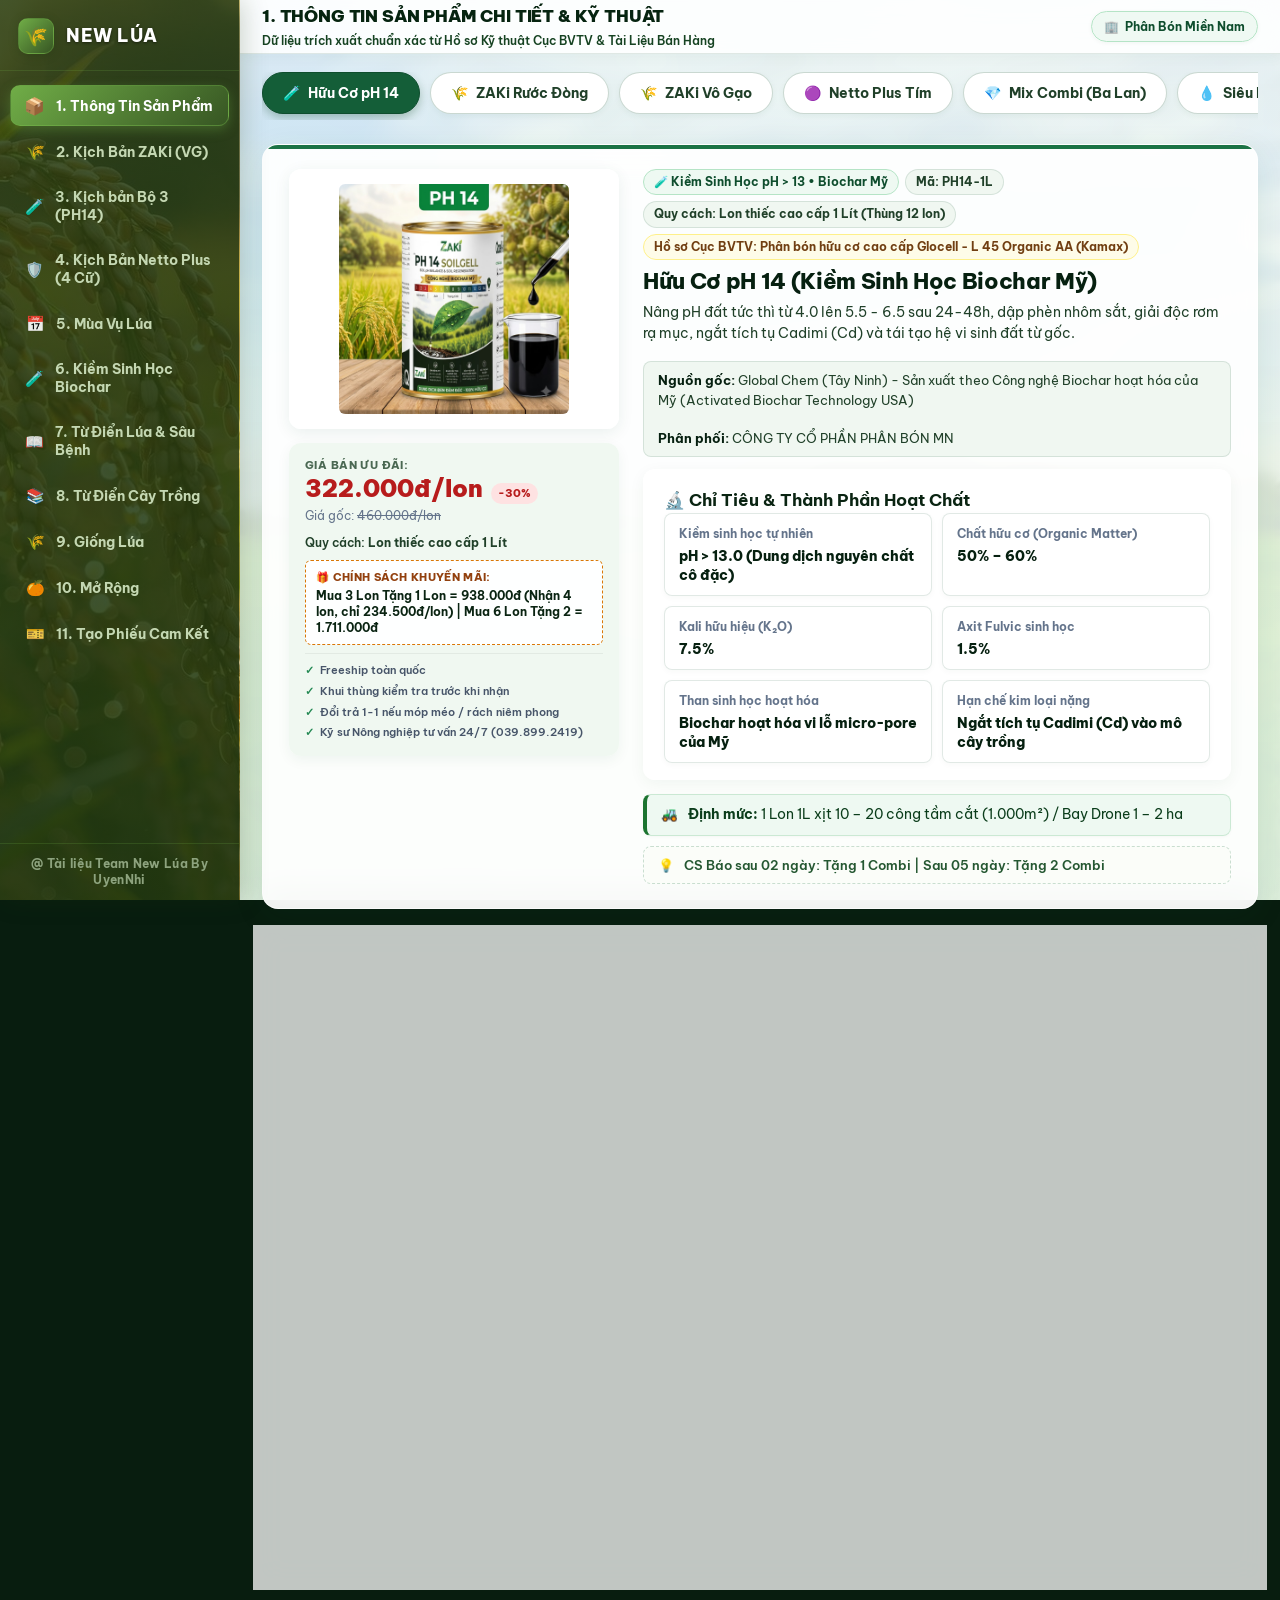
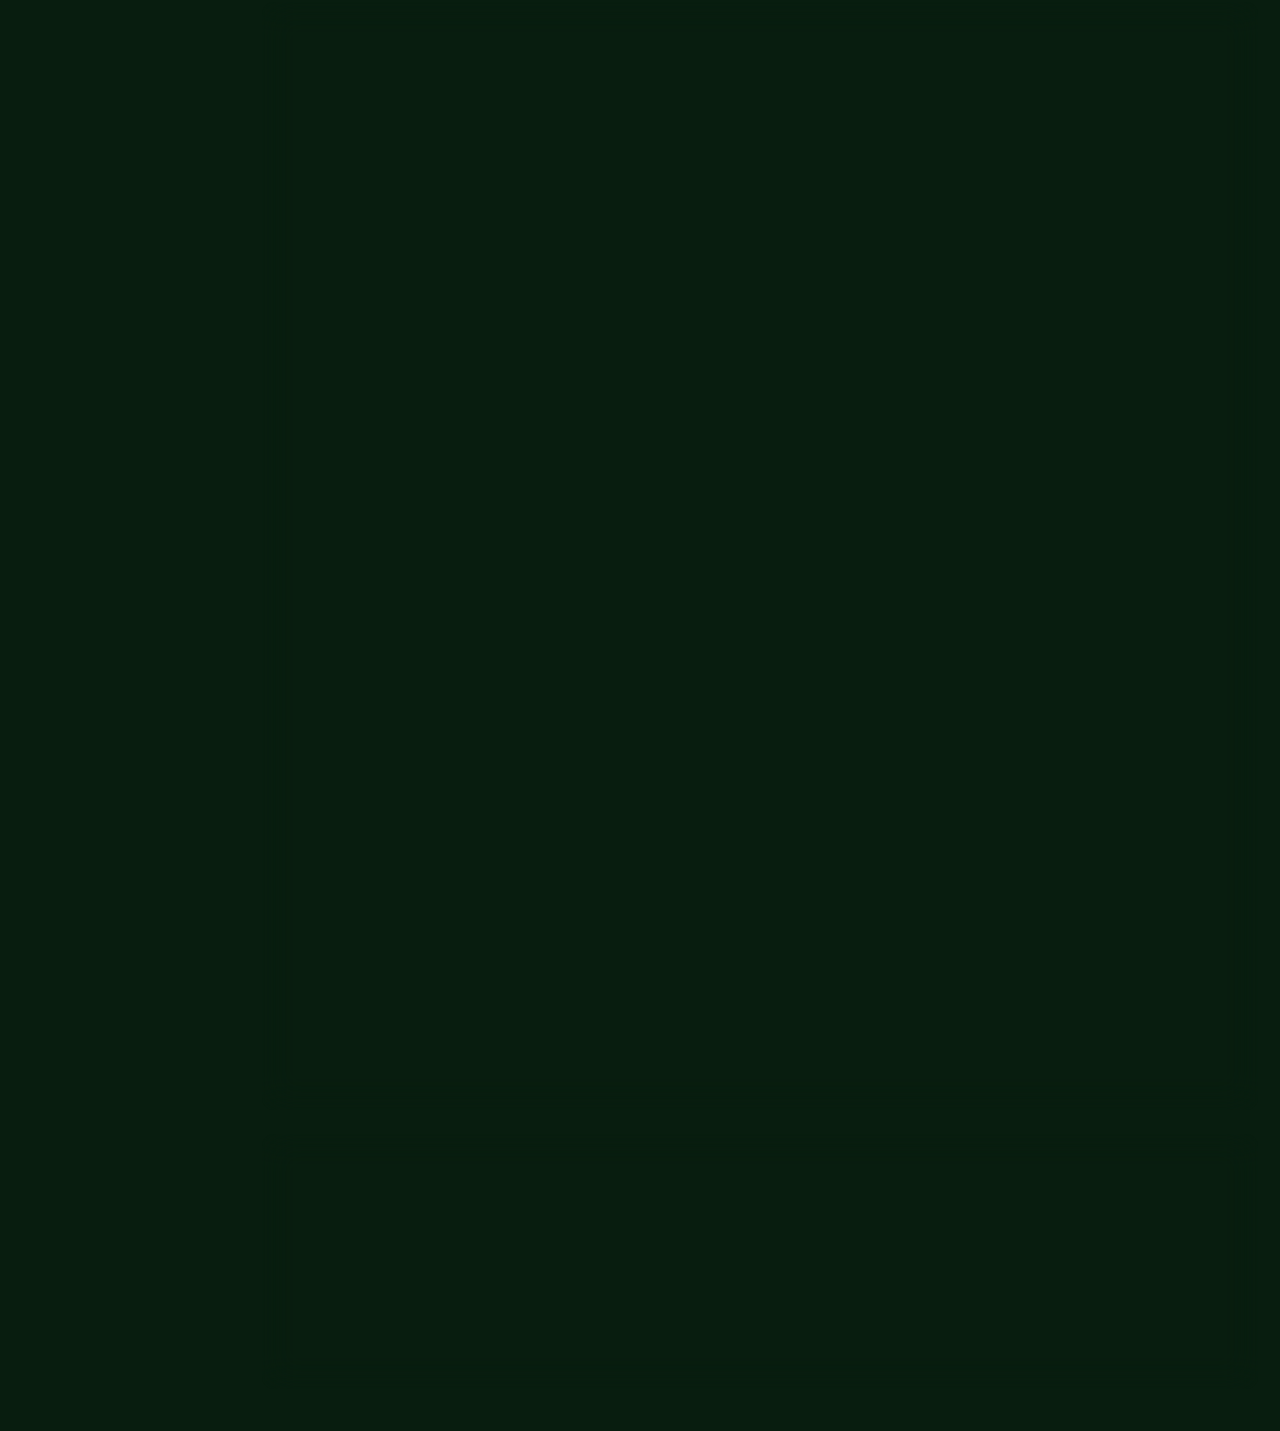
==== 03-Code/01_Web_NewLua_UN02_Chinh/index.html @ a7fd1c80 "refactor: chuyen toan bo ma nguon Web Chinh vao 03-Code/01_Web_NewLua_UN02_Chinh, don sach thu muc g" ====
<!DOCTYPE html>
<html lang="vi">
<head>
  <meta charset="UTF-8">
  <meta name="viewport" content="width=device-width, initial-scale=1.0">
  <meta http-equiv="Cache-Control" content="no-cache, no-store, must-revalidate">
  <meta http-equiv="Pragma" content="no-cache">
  <meta http-equiv="Expires" content="0">
  <title>New Lúa - Tài liệu Bán Hàng</title>
  <meta name="description" content="Tài liệu kỹ thuật và kịch bản bán hàng - Team New Lúa By UyenNhi">

  <!-- Favicon Logo Cay Lua -->
  <link rel="icon" type="image/svg+xml" href="favicon.svg?v=20261103">
  <link rel="icon" type="image/png" sizes="32x32" href="favicon-32x32.png?v=20261103">
  <link rel="icon" type="image/png" sizes="16x16" href="favicon-16x16.png?v=20261103">
  <link rel="shortcut icon" href="favicon.ico?v=20261103">
  <link rel="apple-touch-icon" sizes="180x180" href="apple-touch-icon.png?v=20261103">

  <link rel="preconnect" href="https://fonts.googleapis.com">
  <link rel="preconnect" href="https://fonts.gstatic.com" crossorigin>
  <link href="https://fonts.googleapis.com/css2?family=Be+Vietnam+Pro:ital,wght@0,400;0,500;0,600;0,700;0,800;0,900;1,400;1,600&family=JetBrains+Mono:wght@600;700&display=swap" rel="stylesheet">
  <link rel="stylesheet" href="styles.css?v=20261104-v1">
  <link rel="stylesheet" href="https://cdnjs.cloudflare.com/ajax/libs/font-awesome/6.5.1/css/all.min.css">
</head>
<body>
  <!-- Overlay for Mobile Sidebar Drawer -->
  <div class="sidebar-overlay" id="mobile-overlay"></div>

  <div class="app-container">
    <!-- LEFT SIDEBAR NAVIGATION -->
    <aside class="sidebar" id="app-sidebar">
      <div class="sidebar-header">
        <div class="brand-info">
          <div class="brand-icon-emblem">🌾</div>
          <h2>NEW LÚA</h2>
        </div>
      </div>

      <ul class="nav-menu">
        <li>
          <button class="nav-item-btn active" data-page="products">
            <span class="nav-icon">📦</span>
            <span>1. Thông Tin Sản Phẩm</span>
          </button>
        </li>
        <li>
          <button class="nav-item-btn" data-page="script-vg">
            <span class="nav-icon">🌾</span>
            <span>2. Kịch Bản ZAKi (VG)</span>
          </button>
        </li>
        <li>
          <button class="nav-item-btn" data-page="script-ph">
            <span class="nav-icon">🧪</span>
            <span>3. Kịch bản Bộ 3 (PH14)</span>
          </button>
        </li>
        <li>
          <button class="nav-item-btn" data-page="script-netto">
            <span class="nav-icon">🛡️</span>
            <span>4. Kịch Bản Netto Plus (4 Cữ)</span>
          </button>
        </li>
        <li>
          <button class="nav-item-btn" data-page="schedule-rice">
            <span class="nav-icon">📅</span>
            <span>5. Mùa Vụ Lúa</span>
          </button>
        </li>
        <li>
          <button class="nav-item-btn" data-page="alkaline-deep">
            <span class="nav-icon">🧪</span>
            <span>6. Kiềm Sinh Học Biochar</span>
          </button>
        </li>
        <li>
          <button class="nav-item-btn" data-page="rice-dict">
            <span class="nav-icon">📖</span>
            <span>7. Từ Điển Lúa & Sâu Bệnh</span>
          </button>
        </li>
        <li>
          <button class="nav-item-btn" data-page="crop-dict">
            <span class="nav-icon">📚</span>
            <span>8. Từ Điển Cây Trồng</span>
          </button>
        </li>
        <li>
          <button class="nav-item-btn" data-page="rice-varieties">
            <span class="nav-icon">🌾</span>
            <span>9. Giống Lúa</span>
          </button>
        </li>
        <li>
          <button class="nav-item-btn" data-page="crop-types">
            <span class="nav-icon">🍊</span>
            <span>10. Mở Rộng</span>
          </button>
        </li>
        <li>
          <button class="nav-item-btn" data-page="voucher-generator">
            <span class="nav-icon">🎫</span>
            <span>11. Tạo Phiếu Cam Kết</span>
          </button>
        </li>
      </ul>

      <div class="sidebar-footer">
        <div style="font-size: 12px; font-weight: 700; color: #8da37e; letter-spacing: 0.3px;">@ Tài liệu Team New Lúa By UyenNhi</div>
      </div>
    </aside>

    <!-- MAIN CONTENT AREA -->
    <div class="main-wrapper">
      <!-- TOP HEADER BAR -->
      <header class="top-nav">
        <div style="display: flex; align-items: center; gap: 12px;">
          <button class="mobile-menu-toggle" id="menu-toggle-btn" aria-label="Mở thanh điều hướng">☰ Menu</button>
          <div class="top-title">
            <h1 id="page-main-title">1. THÔNG TIN SẢN PHẨM CHI TIẾT & KỸ THUẬT</h1>
            <p id="page-main-desc">Dữ liệu trích xuất chuẩn xác từ Hồ sơ Kỹ thuật Cục BVTV & Tài Liệu Bán Hàng</p>
          </div>
        </div>
        <div class="company-badge">
          <span>🏢</span>
          <span>Phân Bón Miền Nam</span>
        </div>
      </header>

      <!-- CONTENT BODY -->
      <main class="content-container">
        
        <!-- PAGE 1: PRODUCTS DETAIL -->
        <section id="page-products" class="page-view active">
          <!-- Product Selector Pill Tabs -->
          <div class="product-tabs-bar" id="product-tab-bar">
            <!-- Rendered by JS -->
          </div>

          <!-- Product Details Card -->
          <div id="product-card-container">
            <!-- Rendered by JS -->
          </div>
        </section>

        <!-- PAGE 2: SCRIPT VG (ZAKi RƯỚC ĐÒNG & VÔ GẠO) -->
        <section id="page-script-vg" class="page-view" style="display: none;">
          <!-- Rendered by JS -->
        </section>

        <!-- PAGE 3: SCRIPT PH (CẢI TẠO ĐẤT NÂNG PH - PH14) -->
        <section id="page-script-ph" class="page-view" style="display: none;">
          <!-- Rendered by JS -->
        </section>

        <!-- PAGE 4: SCRIPT NETTO (KỊCH BẢN UPSELL NETTO PLUS) -->
        <section id="page-script-netto" class="page-view" style="display: none;">
          <!-- Rendered by JS -->
        </section>

        <!-- PAGE 4: SCHEDULE RICE (LỊCH VỤ MÙA LÚA 3 MIỀN) -->
        <section id="page-schedule-rice" class="page-view" style="display: none;">
          <!-- Rendered by JS -->
        </section>

        <!-- PAGE 5: ALKALINE DEEP DIVE & 4 CROPS DOSAGE SCHEDULE -->
        <section id="page-alkaline-deep" class="page-view" style="display: none;">
          <!-- Rendered by JS -->
        </section>

        <!-- PAGE 6: RICE DICTIONARY (50 THUẬT NGỮ 3 MIỀN) -->
        <section id="page-rice-dict" class="page-view" style="display: none;">
          <!-- Rendered by JS -->
        </section>

        <!-- PAGE 7: CROPS DICTIONARY (BỆNH ĐẤT & SO SÁNH CÁCH LÀM) -->
        <section id="page-crop-dict" class="page-view" style="display: none;">
          <!-- Rendered by JS -->
        </section>

        <!-- PAGE 8: RICE VARIETIES (10 GIỐNG LÚA CHỦ LỰC) -->
        <section id="page-rice-varieties" class="page-view" style="display: none;">
          <!-- Rendered by JS -->
        </section>

        <!-- PAGE 9: CROP TYPES (HỆ ĐA CÂY TRỒNG) -->
        <section id="page-crop-types" class="page-view" style="display: none;">
          <!-- Rendered by JS -->
        </section>

        <!-- PAGE 10: VOUCHER GENERATOR (TẠO PHIẾU CAM KẾT ZAKI) -->
        <section id="page-voucher-generator" class="page-view" style="display: none;">
          <!-- Rendered by JS -->
        </section>

      </main>
    </div>
  </div>

  <script src="data.js?v=20261104-v1"></script>
  <script src="app.js?v=20261104-v1"></script>

  <!-- Modal Dialog: Khám Phá Sâu Bệnh & Nấm Khuẩn -->
  <div class="modal-overlay" id="pest-modal-overlay" onclick="if(event.target === this) closePestModal()">
    <div class="modal-card">
      <button type="button" class="modal-close-btn" id="btn-close-pest-modal" onclick="closePestModal()" aria-label="Đóng"><i class="fa-solid fa-xmark"></i></button>
      <div id="pest-modal-body"></div>
    </div>
  </div>

</body>
</html>
---- 03-Code/01_Web_NewLua_UN02_Chinh/styles.css ----
/* ==========================================================================
   AGRIZEN LÚA - HỆ THỐNG KỸ THUẬT & KỊCH BẢN BÁN HÀNG
   Tone Style: Xanh Nông Nghiệp Đậm Đà & Chữ To Rõ Nét (High Contrast)
   ========================================================================== */

@import url('https://fonts.googleapis.com/css2?family=Be+Vietnam+Pro:ital,wght@0,400;0,500;0,600;0,700;0,800;0,900;1,400;1,600&family=JetBrains+Mono:wght@600;700&display=swap');

:root {
  /* Surfaces & Backgrounds - Modern Frosted Glass Agritech */
  --bg-page: #edf4ed;
  --bg-sidebar: rgba(255, 255, 255, 0.86);
  --bg-sidebar-hover: rgba(255, 255, 255, 0.95);
  --bg-card: rgba(255, 255, 255, 0.92);
  --bg-card-subtle: rgba(245, 250, 245, 0.88);
  --bg-subtle: rgba(237, 246, 238, 0.8);
  --bg-hover: rgba(225, 240, 228, 0.9);

  /* Glassmorphism Borders */
  --border-glass: rgba(255, 255, 255, 0.7);
  --border-light: rgba(14, 77, 45, 0.12);
  --border-medium: rgba(14, 77, 45, 0.22);
  --border-focus: #0e4d2d;

  /* Text Colors */
  --text-main: #0a2412;
  --text-muted: #204029;
  --text-subtle: #4a6852;
  --text-inverse: #ffffff;

  /* Palette: Agri-Tech Emerald & Harvest Gold (Master Colors) */
  --brand-950: #062010;
  --brand-900: #0e4d2d; /* Agri-Tech Emerald */
  --brand-850: #145e38;
  --brand-800: #1b7345;
  --brand-700: #238953;
  --brand-600: #2e9f62;
  --brand-500: #3db874;
  --brand-200: #b5e4c6;
  --brand-100: #d6f2e1;
  --brand-50: #eef9f2;

  /* Accent Mật Ong & Vàng Kim Lúa Chín (Harvest Gold) */
  --gold-600: #b8911e;
  --gold-500: #d4af37; /* Harvest Gold Master */
  --gold-400: #e5c358;
  --gold-100: #fef5d8;
  --gold-50: #fffcf0;

  --amber-900: #713f12;
  --amber-800: #854d0e;
  --amber-700: #a16207;
  --amber-600: #ca8a04;
  --amber-100: #fef08a;
  --amber-50: #fefce8;

  /* Blue & Teal Highlights */
  --blue-900: #1e3a8a;
  --blue-800: #1e40af;
  --blue-700: #1d4ed8;
  --blue-50: #eff6ff;
  --blue-100: #dbeafe;

  --teal-900: #134e4a;
  --teal-800: #115e59;
  --teal-700: #0f766e;
  --teal-50: #f0fdfa;

  --red-800: #991b1b;
  --red-700: #b91c1c;
  --red-50: #fef2f2;
  --red-100: #fee2e2;

  /* Shadows - Frosted Ambient Glow */
  --shadow-sm: 0 2px 6px rgba(14, 77, 45, 0.05);
  --shadow-md: 0 6px 16px -2px rgba(14, 77, 45, 0.08), 0 2px 6px -1px rgba(14, 77, 45, 0.04);
  --shadow-lg: 0 14px 30px -4px rgba(14, 77, 45, 0.12), 0 4px 10px -2px rgba(14, 77, 45, 0.06);
  --shadow-glass: 0 8px 32px 0 rgba(14, 77, 45, 0.09);

  /* Typography & Layout Dimensions (Compact & Ergonomic) */
  --font-sans: 'Be Vietnam Pro', -apple-system, BlinkMacSystemFont, 'Segoe UI', Roboto, 'Helvetica Neue', Arial, sans-serif;
  --font-mono: 'JetBrains Mono', monospace;
  --sidebar-width: 240px;
  --header-height: 54px; /* Thu gọn chiều cao header */
  --radius-sm: 8px;
  --radius-md: 12px;
  --radius-lg: 16px;
  --radius-full: 9999px;
  --transition: all 0.22s cubic-bezier(0.4, 0, 0.2, 1);
}

/* Reset */
*, *::before, *::after {
  box-sizing: border-box;
  margin: 0;
  padding: 0;
}

body {
  font-family: var(--font-sans);
  background-color: #081d0f;
  color: var(--text-main);
  line-height: 1.6;
  font-size: 14.5px;
  -webkit-font-smoothing: antialiased;
  min-height: 100vh;
  position: relative;
}

body::before {
  display: none;
}

/* App Layout */
.app-container {
  display: flex;
  min-height: 100vh;
  position: relative;
}

/* ==========================================================================
   LEFT SIDEBAR — MẪU NỀN ĐIỀU HƯỚNG CHUẨN XANH RÊU THỰC ĐỊA & GLASSMORPHISM
   (LẤY THEO PHONG CÁCH THANH ĐIỀU HƯỚNG SALEKIT GREEN BIO)
   ========================================================================== */
.sidebar {
  width: var(--sidebar-width);
  background: linear-gradient(rgba(32, 56, 17, 0.84), rgba(32, 56, 17, 0.88)), url('assets/images/bg_sidebar_rice.jpg');
  background-size: cover;
  background-position: center;
  background-repeat: no-repeat;
  color: #f4faf3;
  border-right: 1.5px solid rgba(112, 173, 71, 0.25);
  display: flex;
  flex-direction: column;
  position: sticky;
  top: 0;
  height: 100vh;
  z-index: 100;
  flex-shrink: 0;
  transition: transform 0.28s cubic-bezier(0.4, 0, 0.2, 1);
  box-shadow: 4px 0 24px rgba(32, 56, 17, 0.2);
}

.sidebar-header {
  padding: 18px 18px 16px;
  border-bottom: 1px solid rgba(112, 173, 71, 0.2);
  display: flex;
  align-items: center;
  background: transparent;
}

.brand-info {
  display: flex;
  align-items: center;
  gap: 12px;
}

.brand-icon-emblem {
  width: 36px;
  height: 36px;
  border-radius: 10px;
  background: linear-gradient(135deg, #70ad47 0%, #375623 100%);
  color: #fff;
  display: flex;
  align-items: center;
  justify-content: center;
  font-size: 19px;
  border: 1px solid rgba(112, 173, 71, 0.4);
  box-shadow: 0 2px 8px rgba(32, 56, 17, 0.35);
  flex-shrink: 0;
}

.brand-info h2 {
  font-size: 18px;
  font-weight: 800;
  color: #ffffff;
  letter-spacing: 0.5px;
  line-height: 1.15;
  text-shadow: 0 1px 3px rgba(0, 0, 0, 0.5);
}

.nav-menu {
  list-style: none;
  padding: 14px 10px;
  display: flex;
  flex-direction: column;
  gap: 5px;
  overflow-y: auto;
  flex: 1;
}

/* Custom Scrollbar for Sidebar */
.nav-menu::-webkit-scrollbar {
  width: 4px;
}
.nav-menu::-webkit-scrollbar-thumb {
  background: rgba(112, 173, 71, 0.3);
  border-radius: 4px;
}

/* Nav Item Button — Phong cách Green Bio: Chữ xanh mạ non nhạt trên nền rêu trầm */
.nav-item-btn {
  display: flex;
  align-items: center;
  gap: 11px;
  width: 100%;
  padding: 10px 14px;
  border-radius: 10px;
  border: 1px solid transparent;
  background: transparent;
  color: #c4d7b2;
  font-family: var(--font-sans);
  font-size: 13.5px;
  font-weight: 700;
  text-align: left;
  cursor: pointer;
  transition: all 0.25s ease;
  position: relative;
  text-shadow: none;
}

.nav-item-btn:hover {
  color: #ffffff;
  background: rgba(112, 173, 71, 0.15);
  padding-left: 18px;
  border-color: rgba(112, 173, 71, 0.25);
  transform: none;
}

/* Active Item — Gradient Xanh mạ lúa đặc trưng Green Bio */
.nav-item-btn.active {
  background: linear-gradient(135deg, #70ad47 0%, #375623 100%);
  color: #ffffff;
  font-weight: 700;
  border: 1px solid rgba(112, 173, 71, 0.45);
  box-shadow: 0 4px 12px rgba(112, 173, 71, 0.35);
  border-radius: 10px;
}

.nav-item-btn.active::before {
  display: none;
}

.nav-icon {
  font-size: 15px;
  width: 20px;
  text-align: center;
  opacity: 0.92;
  transition: transform 0.2s ease;
}

.nav-item-btn.active .nav-icon {
  transform: scale(1.12);
  opacity: 1;
}

.sidebar-footer {
  margin-top: auto;
  padding: 12px 14px;
  border-top: 1px solid rgba(112, 173, 71, 0.2);
  font-size: 11.5px;
  color: #8da37e;
  background: transparent;
  line-height: 1.35;
  text-align: center;
  font-weight: 700;
}

/* ==========================================================================
   MAIN WRAPPER & TOP NAV (FROSTED GLASS & COMPACT)
   ========================================================================== */
.main-wrapper {
  flex: 1;
  display: flex;
  flex-direction: column;
  min-width: 0;
  position: relative;
  background-image: url('assets/images/bg_main_field.jpg');
  background-size: cover;
  background-position: center top;
  background-attachment: fixed;
  background-repeat: no-repeat;
}

/* Lớp phủ mờ (Glassmorphism / Frosted Agro Veil) bảo vệ độ tương phản */
.main-wrapper::before {
  content: '';
  position: fixed;
  top: 0;
  right: 0;
  bottom: 0;
  left: var(--sidebar-width);
  background: linear-gradient(180deg, 
    rgba(242, 248, 243, 0.86) 0%, 
    rgba(236, 245, 238, 0.89) 50%, 
    rgba(230, 242, 233, 0.93) 100%
  );
  backdrop-filter: blur(8px) saturate(130%);
  -webkit-backdrop-filter: blur(8px) saturate(130%);
  z-index: 0;
  pointer-events: none;
}

@media (max-width: 900px) {
  .main-wrapper::before {
    left: 0;
  }
}

.top-nav {
  height: var(--header-height);
  background: rgba(255, 255, 255, 0.88);
  backdrop-filter: blur(20px) saturate(150%);
  -webkit-backdrop-filter: blur(20px) saturate(150%);
  border-bottom: 1px solid rgba(14, 77, 45, 0.12);
  padding: 0 22px;
  display: flex;
  align-items: center;
  justify-content: space-between;
  position: sticky;
  top: 0;
  z-index: 50;
  box-shadow: 0 2px 14px rgba(14, 77, 45, 0.05);
}

.content-container {
  position: relative;
  z-index: 1;
}

.mobile-menu-toggle {
  display: none;
  background: rgba(255, 255, 255, 0.9);
  border: 1px solid var(--border-medium);
  border-radius: var(--radius-sm);
  padding: 7px 12px;
  font-size: 13px;
  font-weight: 700;
  cursor: pointer;
  color: var(--brand-900);
  box-shadow: var(--shadow-sm);
  transition: var(--transition);
}

.mobile-menu-toggle:hover {
  background: #ffffff;
  color: var(--brand-950);
  border-color: var(--brand-700);
}

.top-title h1 {
  font-size: 16.5px;
  font-weight: 900;
  color: #062410;
  letter-spacing: -0.01em;
  display: flex;
  align-items: center;
  gap: 8px;
  text-shadow: 0 1px 2px rgba(255, 255, 255, 0.7);
}

.top-title p {
  font-size: 12px;
  color: #164322;
  font-weight: 600;
  margin-top: 1px;
}

.company-badge {
  display: inline-flex;
  align-items: center;
  gap: 6px;
  padding: 5px 12px;
  border-radius: var(--radius-full);
  background: rgba(238, 249, 242, 0.9);
  backdrop-filter: blur(8px);
  border: 1px solid var(--brand-200);
  font-size: 12px;
  font-weight: 700;
  color: var(--brand-900);
  box-shadow: 0 1px 4px rgba(14, 77, 45, 0.05);
}

/* ==========================================================================
   CONTENT CONTAINER (COMPACT & GLASS CARDS)
   ========================================================================== */
.content-container {
  padding: 18px 22px;
  max-width: 1400px;
  width: 100%;
  margin: 0 auto;
}

.page-view {
  animation: fadeIn 0.25s ease;
}

@keyframes fadeIn {
  from { opacity: 0; transform: translateY(4px); }
  to { opacity: 1; transform: translateY(0); }
}

/* ==========================================================================
   PAGE 1: PRODUCT SELECTOR TABS & CARD
   ========================================================================== */
.product-tabs-bar {
  display: flex;
  gap: 10px;
  margin-bottom: 24px;
  overflow-x: auto;
  padding-bottom: 6px;
  scrollbar-width: thin;
}

.tab-pill {
  padding: 11px 20px;
  border-radius: var(--radius-full);
  border: 1px solid var(--border-medium);
  background-color: #ffffff;
  color: var(--text-muted);
  font-family: var(--font-sans);
  font-size: 14px;
  font-weight: 700;
  cursor: pointer;
  white-space: nowrap;
  transition: var(--transition);
  display: flex;
  align-items: center;
  gap: 8px;
  box-shadow: var(--shadow-sm);
}

.tab-pill:hover {
  background-color: var(--bg-hover);
  color: var(--brand-950);
  border-color: var(--brand-600);
  transform: translateY(-1px);
}

.tab-pill.active {
  background-color: var(--brand-850);
  color: #ffffff;
  border-color: var(--brand-900);
  box-shadow: 0 4px 10px rgba(21, 76, 41, 0.3);
}

.tab-pill.active.theme-vo-gao {
  background-color: var(--amber-800);
  border-color: var(--amber-900);
  box-shadow: 0 4px 10px rgba(133, 77, 14, 0.3);
}

.tab-pill.active.theme-combi {
  background-color: var(--blue-800);
  border-color: var(--blue-900);
  box-shadow: 0 4px 10px rgba(30, 64, 175, 0.3);
}

.tab-pill.active.theme-luke {
  background-color: var(--teal-800);
  border-color: var(--teal-900);
  box-shadow: 0 4px 10px rgba(17, 94, 89, 0.3);
}

.product-card {
  background-color: var(--bg-card);
  backdrop-filter: blur(16px);
  -webkit-backdrop-filter: blur(16px);
  border: 1px solid var(--border-glass);
  border-radius: var(--radius-lg);
  box-shadow: var(--shadow-glass);
  padding: 24px 26px; /* Gọn hơn so với 32px 34px cũ */
  margin-bottom: 24px;
  position: relative;
  overflow: hidden;
}

.product-card::before {
  content: "";
  position: absolute;
  top: 0;
  left: 0;
  right: 0;
  height: 4px;
  background-color: var(--brand-800);
}

.product-card.theme-vo-gao::before { background-color: var(--amber-700); }
.product-card.theme-combi::before { background-color: var(--blue-700); }
.product-card.theme-luke::before { background-color: var(--teal-700); }
.product-card.theme-netto::before { background-color: #7b1fa2; }

/* Tab Pill Themes */
.tab-pill.theme-netto.active {
  background: linear-gradient(135deg, #7b1fa2 0%, #4a148c 100%);
  color: #ffffff;
  border-color: #ce93d8;
  box-shadow: 0 4px 12px rgba(123, 31, 162, 0.3);
}

/* Hero Split 2-Column Product Layout */
/* === PRODUCT DETAIL HERO SPLIT === */
.prod-hero-split {
  display: grid;
  grid-template-columns: 330px 1fr;
  gap: 24px;
  align-items: start;
}

.specs-usage-policy-row {
  display: flex;
  flex-direction: column;
  gap: 10px;
  margin-top: 14px;
}

.info-usage-item {
  display: flex;
  align-items: center;
  gap: 10px;
  background: rgba(238, 249, 242, 0.95);
  border: 1px solid #cbe9d4;
  border-left: 4px solid #1c7430;
  border-radius: var(--radius-sm);
  padding: 10px 14px;
  font-size: 13.5px;
  color: #0b3d1b;
  line-height: 1.45;
  box-shadow: 0 1px 3px rgba(0, 0, 0, 0.03);
}

.info-policy-item {
  display: flex;
  align-items: center;
  gap: 10px;
  background: #fbfdf9;
  border: 1px dashed #c9ded0;
  border-radius: var(--radius-sm);
  padding: 9px 14px;
  font-size: 13px;
  color: #245731;
  font-weight: 600;
  line-height: 1.4;
}

.specs-usage-policy-row.price-gold .info-usage-item {
  background: rgba(254, 250, 235, 0.95);
  border-color: #f7e2a9;
  border-left-color: #d4af37;
  color: #5c4308;
}

.specs-usage-policy-row.price-purple .info-usage-item {
  background: rgba(250, 245, 255, 0.95);
  border-color: #e9d5ff;
  border-left-color: #8b5cf6;
  color: #4c1d95;
}

.specs-usage-policy-row.price-combi .info-usage-item {
  background: rgba(240, 249, 255, 0.95);
  border-color: #bae6fd;
  border-left-color: #0284c7;
  color: #0369a1;
}

.specs-usage-policy-row.price-luke .info-usage-item {
  background: rgba(240, 253, 250, 0.95);
  border-color: #99f6e4;
  border-left-color: #0d9488;
  color: #115e59;
}

@media (max-width: 900px) {
  .prod-hero-split {
    grid-template-columns: 1fr;
    gap: 16px;
  }
}

.prod-visual-col {
  display: flex;
  flex-direction: column;
  gap: 14px;
}

.prod-image-frame {
  background: rgba(255, 255, 255, 0.95);
  border: 1px solid rgba(255, 255, 255, 0.98);
  border-radius: var(--radius-md);
  padding: 14px;
  display: flex;
  align-items: center;
  justify-content: center;
  box-shadow: 0 4px 16px rgba(14, 77, 45, 0.08);
  min-height: 250px;
  max-height: 260px;
  overflow: hidden;
}

.prod-real-img {
  max-height: 230px;
  max-width: 100%;
  object-fit: contain;
  border-radius: 6px;
  transition: transform 0.25s ease;
}

.prod-real-img:hover {
  transform: scale(1.04);
}

.prod-no-img {
  display: flex;
  flex-direction: column;
  align-items: center;
  justify-content: center;
  gap: 8px;
  color: var(--text-muted);
}

.prod-fallback-icon {
  font-size: 46px;
}

.prod-fallback-label {
  font-size: 13px;
  font-weight: 700;
}

/* Price Box Under Image in Left Column */
.prod-price-card {
  background: rgba(240, 248, 241, 0.94);
  border: 1.5px solid var(--brand-300);
  border-radius: var(--radius-md);
  padding: 14px 16px;
  display: flex;
  flex-direction: column;
  gap: 8px;
  box-shadow: 0 4px 14px rgba(14, 77, 45, 0.06);
}

.prod-price-card.price-gold {
  background: rgba(254, 252, 232, 0.94);
  border-color: #fde047;
}

.prod-price-card.price-purple {
  background: rgba(243, 229, 245, 0.94);
  border-color: #ce93d8;
}

.prod-price-card.price-combi {
  background: rgba(239, 246, 255, 0.95);
  border-color: #93c5fd;
}

.prod-price-card.price-luke {
  background: rgba(240, 253, 250, 0.95);
  border-color: #5eead4;
}

.price-card-header {
  display: flex;
  align-items: flex-start;
  justify-content: space-between;
  gap: 8px;
}

.price-val-group {
  display: flex;
  flex-direction: column;
  gap: 1px;
}

.price-card-label {
  font-size: 10.5px;
  font-weight: 800;
  text-transform: uppercase;
  color: var(--text-subtle);
  letter-spacing: 0.04em;
}

.price-val-row {
  display: flex;
  align-items: baseline;
  gap: 8px;
}

.price-card-sale {
  font-size: 24px;
  font-weight: 900;
  color: #b71c1c;
  line-height: 1.1;
}

.prod-price-card.price-purple .price-card-sale {
  color: #4a148c;
}

.prod-price-card.price-combi .price-card-sale {
  color: #1d4ed8;
}

.prod-price-card.price-luke .price-card-sale {
  color: #0f766e;
}

.price-card-listed {
  font-size: 12px;
  color: #64748b;
  margin-top: 1px;
}

.price-card-discount {
  font-size: 11px;
  font-weight: 800;
  color: #b71c1c;
  background: #fee2e2;
  padding: 2px 7px;
  border-radius: 999px;
  white-space: nowrap;
}

.prod-price-card.price-purple .price-card-discount {
  background: #f3e5f5;
  color: #6a1b9a;
}

.prod-price-card.price-combi .price-card-discount {
  background: #dbeafe;
  color: #1e40af;
}

.prod-price-card.price-luke .price-card-discount {
  background: #ccfbf1;
  color: #115e59;
}

.price-card-unit {
  font-size: 11.5px;
  color: var(--text-muted);
  font-weight: 600;
}

.price-card-offer {
  background: rgba(255, 255, 255, 0.94);
  border: 1.5px dashed #d97706;
  border-radius: 6px;
  padding: 8px 10px;
  display: flex;
  flex-direction: column;
  gap: 2px;
}

.prod-price-card.price-purple .price-card-offer {
  border-color: #8e24aa;
}

.prod-price-card.price-combi .price-card-offer {
  border-color: #2563eb;
}

.prod-price-card.price-luke .price-card-offer {
  border-color: #0d9488;
}

.offer-badge-title {
  font-size: 10.5px;
  font-weight: 800;
  color: #92400e;
  text-transform: uppercase;
  letter-spacing: 0.03em;
}

.prod-price-card.price-purple .offer-badge-title {
  color: #6a1b9a;
}

.prod-price-card.price-combi .offer-badge-title {
  color: #1e40af;
}

.prod-price-card.price-luke .offer-badge-title {
  color: #115e59;
}

.offer-badge-desc {
  font-size: 12px;
  font-weight: 700;
  color: var(--text-main);
  line-height: 1.35;
}

.price-policy-subnote {
  font-size: 11px;
  font-weight: 600;
  color: var(--brand-900);
  background: rgba(14, 77, 45, 0.06);
  padding: 5px 9px;
  border-radius: 4px;
  line-height: 1.35;
}

.prod-price-card.price-purple .price-policy-subnote {
  color: #4a148c;
  background: rgba(106, 27, 154, 0.06);
}

.prod-price-card.price-combi .price-policy-subnote {
  color: #1e40af;
  background: rgba(30, 64, 175, 0.08);
}

.prod-price-card.price-luke .price-policy-subnote {
  color: #115e59;
  background: rgba(15, 118, 110, 0.08);
}

/* Coverage & Usage Badge In Price Card */
.price-usage-badge {
  background: rgba(14, 77, 45, 0.08);
  border: 1px solid rgba(14, 77, 45, 0.16);
  border-radius: 6px;
  padding: 6px 9px;
  font-size: 11px;
  color: var(--brand-950);
  line-height: 1.35;
  display: flex;
  align-items: flex-start;
  gap: 6px;
}

.price-usage-badge strong {
  color: var(--brand-900);
}

.prod-price-card.price-purple .price-usage-badge {
  background: rgba(106, 27, 154, 0.08);
  border-color: rgba(106, 27, 154, 0.2);
  color: #4a148c;
}

.prod-price-card.price-purple .price-usage-badge strong {
  color: #6a1b9a;
}

.prod-price-card.price-gold .price-usage-badge {
  background: rgba(217, 119, 6, 0.08);
  border-color: rgba(217, 119, 6, 0.2);
  color: #78350f;
}

.prod-price-card.price-gold .price-usage-badge strong {
  color: #92400e;
}

.prod-price-card.price-combi .price-usage-badge {
  background: rgba(30, 64, 175, 0.08);
  border-color: rgba(30, 64, 175, 0.2);
  color: #1e3a8a;
}

.prod-price-card.price-combi .price-usage-badge strong {
  color: #1d4ed8;
}

.prod-price-card.price-luke .price-usage-badge {
  background: rgba(15, 118, 110, 0.08);
  border-color: rgba(15, 118, 110, 0.2);
  color: #134e4a;
}

.prod-price-card.price-luke .price-usage-badge strong {
  color: #0f766e;
}

.price-guarantee-footer {
  display: flex;
  flex-direction: column;
  gap: 3px;
  font-size: 11px;
  color: #475569;
  font-weight: 600;
  padding-top: 8px;
  border-top: 1px solid rgba(0, 0, 0, 0.06);
}

.guarantee-item {
  display: flex;
  align-items: center;
  gap: 6px;
}

.guarantee-item span {
  color: var(--brand-700);
  font-weight: 800;
}

.tag-purple {
  background-color: #f3e5f5;
  color: #4a148c;
  border: 1px solid #ce93d8;
  font-weight: 800;
}

.purple-title {
  color: #4a148c !important;
}

.tag-blue {
  background-color: #eff6ff;
  color: #1d4ed8;
  border: 1px solid #bfdbfe;
  font-weight: 800;
}

.blue-title {
  color: #1d4ed8 !important;
}

.tag-teal {
  background-color: #f0fdfa;
  color: #0f766e;
  border: 1px solid #99f6e4;
  font-weight: 800;
}

.teal-title {
  color: #0f766e !important;
}

.prod-meta-tags {
  display: flex;
  flex-wrap: wrap;
  gap: 6px;
  margin-bottom: 8px;
}

.tag-badge {
  font-size: 11.5px;
  font-weight: 700;
  padding: 3px 10px;
  border-radius: var(--radius-full);
  display: inline-flex;
  align-items: center;
  gap: 5px;
}

.tag-primary { background-color: var(--brand-50); color: var(--brand-900); border: 1px solid var(--brand-200); }
.tag-gold { background-color: var(--amber-50); color: var(--amber-900); border: 1px solid var(--amber-100); }
.tag-secondary { background-color: var(--bg-subtle); color: var(--text-muted); border: 1px solid var(--border-light); }

.prod-title {
  font-size: 22px;
  font-weight: 800;
  color: var(--brand-950);
  margin-bottom: 6px;
  letter-spacing: -0.015em;
  line-height: 1.25;
}

.prod-desc {
  font-size: 14px;
  color: var(--text-muted);
  line-height: 1.55;
  max-width: 1000px;
  margin-bottom: 8px;
}

.prod-origin-bar {
  margin-top: 8px;
  margin-bottom: 12px;
  padding: 8px 14px;
  background-color: var(--bg-subtle);
  border-radius: var(--radius-sm);
  font-size: 12.5px;
  color: var(--text-muted);
  display: flex;
  flex-wrap: wrap;
  gap: 18px;
  border: 1px solid var(--border-light);
}

.prod-origin-bar strong { color: var(--brand-950); }

/* Dilution rates banner */
.dilution-rates-box {
  background: rgba(240, 248, 241, 0.9);
  border: 1px solid var(--brand-300);
  border-radius: var(--radius-sm);
  padding: 12px 16px;
  margin-bottom: 16px;
  box-shadow: var(--shadow-sm);
}

.dilution-title {
  font-size: 13.5px;
  font-weight: 800;
  color: var(--brand-950);
  margin-bottom: 6px;
}

.dilution-list {
  list-style: none;
  padding-left: 0;
  margin: 0;
  display: flex;
  flex-direction: column;
  gap: 5px;
}

.dilution-list li {
  font-size: 13px;
  font-weight: 600;
  color: var(--text-main);
  line-height: 1.45;
}

/* Mixing protocol box & danger alert */
.mixing-protocol-box {
  background-color: var(--amber-50);
  border-left: 4px solid var(--amber-700);
  border-top: 1px solid var(--amber-100);
  border-right: 1px solid var(--amber-100);
  border-bottom: 1px solid var(--amber-100);
  padding: 14px 18px;
  border-radius: 0 var(--radius-sm) var(--radius-sm) 0;
  font-size: 13.5px;
  color: var(--amber-950);
  line-height: 1.6;
  margin-top: 16px;
}

.mixing-protocol-box.mixing-danger-alert {
  background-color: #fef2f2 !important;
  border-left: 6px solid #dc2626 !important;
  border-top: 1.5px solid #fecaca !important;
  border-right: 1.5px solid #fecaca !important;
  border-bottom: 1.5px solid #fecaca !important;
  color: #7f1d1d !important;
  box-shadow: 0 4px 12px rgba(220, 38, 38, 0.08);
}

.mixing-protocol-box.mixing-danger-alert strong {
  color: #991b1b !important;
}

/* --------------------------------------------------------------------------
   PAGE 1: BALANCED FULL-WIDTH SECTIONS & STRUCTURED GRIDS
   -------------------------------------------------------------------------- */
.prod-info-col {
  display: flex;
  flex-direction: column;
}

.specs-full-section {
  background: rgba(255, 255, 255, 0.85);
  backdrop-filter: blur(12px);
  -webkit-backdrop-filter: blur(12px);
  border: 1px solid rgba(255, 255, 255, 0.95);
  border-radius: var(--radius-md);
  padding: 16px 20px;
  box-shadow: 0 4px 16px rgba(14, 77, 45, 0.05);
  display: flex;
  flex-direction: column;
}

/* Lưới 2 cột x 3 hàng cân xứng 100% */
.specs-grid {
  display: grid;
  grid-template-columns: repeat(2, minmax(0, 1fr));
  gap: 10px;
}

@media (max-width: 640px) {
  .specs-grid {
    grid-template-columns: 1fr;
  }
}

.spec-card-item {
  background: rgba(255, 255, 255, 0.94);
  border: 1px solid var(--border-light);
  border-radius: var(--radius-sm);
  padding: 10px 14px;
  display: flex;
  flex-direction: column;
  gap: 4px;
  box-shadow: 0 2px 6px rgba(14, 77, 45, 0.03);
  transition: transform 0.2s ease, box-shadow 0.2s ease;
}

.spec-card-item:hover {
  transform: translateY(-2px);
  border-color: rgba(14, 77, 45, 0.3);
  box-shadow: 0 4px 10px rgba(14, 77, 45, 0.07);
}

.spec-card-name {
  font-size: 12px;
  color: #64748b;
  font-weight: 700;
}

.spec-card-val {
  font-size: 13.5px;
  font-weight: 800;
  color: var(--brand-950);
  line-height: 1.4;
}


.mechanisms-full-section {
  background: rgba(255, 255, 255, 0.75);
  backdrop-filter: blur(12px);
  -webkit-backdrop-filter: blur(12px);
  border: 1px solid rgba(255, 255, 255, 0.8);
  border-radius: var(--radius-md);
  padding: 22px 24px;
  margin-bottom: 24px;
  box-shadow: var(--shadow-sm);
}

.mechanisms-grid {
  display: grid;
  grid-template-columns: repeat(auto-fit, minmax(420px, 1fr));
  gap: 16px;
}

@media (max-width: 900px) {
  .mechanisms-grid { grid-template-columns: 1fr; }
}

.mech-item {
  background-color: var(--bg-subtle);
  border-left: 4px solid var(--brand-700);
  border-top: 1px solid var(--border-light);
  border-right: 1px solid var(--border-light);
  border-bottom: 1px solid var(--border-light);
  padding: 14px 16px;
  border-radius: 0 var(--radius-sm) var(--radius-sm) 0;
  display: flex;
  flex-direction: column;
  gap: 6px;
}

.mech-item h4 {
  font-size: 14.5px;
  font-weight: 800;
  color: var(--brand-950);
}

.mech-item p {
  font-size: 13.5px;
  color: var(--text-muted);
  line-height: 1.55;
}

.dosage-card {
  background-color: #ffffff;
  border: 1px solid var(--border-light);
  border-radius: var(--radius-md);
  padding: 24px 26px;
  margin-bottom: 24px;
  box-shadow: var(--shadow-sm);
}

.crops-grid {
  display: grid;
  grid-template-columns: repeat(auto-fit, minmax(440px, 1fr));
  gap: 16px;
  margin-bottom: 18px;
}

@media (max-width: 900px) {
  .crops-grid { grid-template-columns: 1fr; }
}

.crop-card {
  background-color: var(--bg-subtle);
  border: 1px solid var(--border-light);
  border-radius: var(--radius-sm);
  padding: 16px 18px;
  display: flex;
  flex-direction: column;
  gap: 10px;
}

.crop-title {
  font-size: 15px;
  font-weight: 800;
  color: var(--brand-950);
  display: flex;
  align-items: center;
  gap: 8px;
  border-bottom: 1px dashed var(--border-light);
  padding-bottom: 8px;
}

.crop-rate-badge {
  font-size: 13.5px;
  font-weight: 600;
  color: var(--text-main);
  background-color: #ffffff;
  padding: 6px 12px;
  border-radius: 4px;
  border: 1px solid var(--border-light);
}

.crop-stage-list {
  list-style: none;
  display: flex;
  flex-direction: column;
  gap: 6px;
  padding-left: 0;
  margin: 0;
}

.crop-stage-list li {
  font-size: 13.5px;
  color: var(--text-muted);
  line-height: 1.5;
  padding-left: 18px;
  position: relative;
}

.crop-stage-list li::before {
  content: "✔";
  position: absolute;
  left: 0;
  font-size: 12px;
  color: var(--brand-800);
  font-weight: bold;
}

.timing-list {
  list-style: none;
  display: flex;
  flex-direction: column;
  gap: 8px;
  margin-bottom: 16px;
}

.timing-list li {
  font-size: 14px;
  color: var(--text-muted);
  padding-left: 20px;
  position: relative;
  line-height: 1.5;
}

.timing-list li::before {
  content: "•";
  position: absolute;
  left: 4px;
  font-size: 16px;
  color: var(--brand-800);
  font-weight: bold;
}

.mixing-protocol-box {
  background-color: var(--amber-50);
  border-left: 4px solid var(--amber-700);
  border-top: 1px solid var(--amber-100);
  border-right: 1px solid var(--amber-100);
  border-bottom: 1px solid var(--amber-100);
  padding: 14px 18px;
  border-radius: 0 var(--radius-sm) var(--radius-sm) 0;
  font-size: 13.5px;
  color: var(--amber-950);
  line-height: 1.6;
}

.mixing-protocol-box strong { color: var(--amber-950); }

.battlecard-box {
  background-color: #ffffff;
  border: 1px solid var(--border-light);
  border-radius: var(--radius-md);
  padding: 22px;
  display: grid;
  grid-template-columns: 1fr 1fr;
  gap: 18px;
  box-shadow: var(--shadow-sm);
}

@media (max-width: 768px) {
  .battlecard-box { grid-template-columns: 1fr; }
}

.battle-side { padding: 16px 18px; border-radius: var(--radius-sm); }
.battle-side.competitor { background-color: var(--red-50); border: 1px solid var(--red-100); }
.battle-side.agrizen { background-color: var(--brand-50); border: 1px solid var(--brand-200); }
.battle-title { font-size: 13.5px; font-weight: 800; text-transform: uppercase; margin-bottom: 6px; }
.competitor .battle-title { color: var(--red-800); }
.agrizen .battle-title { color: var(--brand-900); }
.battle-content { font-size: 13.5px; line-height: 1.55; color: var(--text-main); }

/* ==========================================================================
   PAGES 2 & 3: MASTER SCRIPT TABLES (NO CLIPPING, CLEAN STICKY)
   ========================================================================== */
.script-container {
  background-color: var(--bg-card);
  backdrop-filter: blur(16px);
  -webkit-backdrop-filter: blur(16px);
  border: 1px solid var(--border-glass);
  border-radius: var(--radius-lg);
  box-shadow: var(--shadow-glass);
  padding: 22px 24px;
  margin-bottom: 24px;
}

.script-header-title {
  font-size: 20px;
  font-weight: 800;
  color: var(--brand-950);
  margin-bottom: 16px;
  display: flex;
  align-items: flex-start;
  gap: 12px;
}

.script-notice-banner {
  background: linear-gradient(135deg, var(--brand-50), #ffffff);
  border: 1px solid var(--brand-200);
  border-left: 5px solid var(--brand-800);
  border-radius: var(--radius-sm);
  padding: 16px 20px;
  margin-bottom: 24px;
}

.notice-heading {
  font-size: 13px;
  font-weight: 800;
  text-transform: uppercase;
  letter-spacing: 0.04em;
  color: var(--brand-900);
  margin-bottom: 8px;
  display: flex;
  align-items: center;
  gap: 6px;
}

.notice-list {
  list-style: none;
  display: flex;
  flex-direction: column;
  gap: 6px;
}

.notice-list li {
  font-size: 13.5px;
  color: var(--text-main);
  line-height: 1.5;
  font-weight: 500;
}

/* Master 4-Column Table with Scroll Container & Sticky Header */
.script-table-wrapper {
  -webkit-overflow-scrolling: touch;
  overflow-x: auto;
  border: 1px solid var(--border-medium);
  border-radius: var(--radius-md);
  box-shadow: var(--shadow-sm);
  background-color: #ffffff;
  position: relative;
}

.script-master-table {
  width: 100%;
  border-collapse: separate;
  border-spacing: 0;
  text-align: left;
  font-size: 14px;
}

/* HEADER CỐ ĐỊNH CHUẨN: Dính tự nhiên ở đỉnh bảng, KHÔNG CHE KHUẤT DÒNG ĐẦU */
.script-master-table thead {
  position: sticky;
  top: 0;
  z-index: 20;
}

.script-master-table th {
  background-color: var(--brand-900);
  color: #ffffff;
  font-weight: 800;
  padding: 14px 16px;
  text-transform: uppercase;
  font-size: 13px;
  letter-spacing: 0.03em;
  border-right: 1px solid rgba(255, 255, 255, 0.15);
  border-bottom: 2px solid var(--brand-950);
  box-shadow: 0 2px 4px rgba(0, 0, 0, 0.08);
}

.script-master-table th:last-child {
  border-right: none;
}

.script-master-table td {
  padding: 20px 18px;
  border-bottom: 1px solid var(--border-light);
  border-right: 1px solid var(--border-light);
  vertical-align: top;
  line-height: 1.6;
}

.script-master-table td:last-child {
  border-right: none;
}

.script-master-table tr:hover td {
  background-color: #f7faf5;
}

/* Cột Bước Kịch Bản Gộp Ô (Merged Cell) */
.col-step {
  width: 110px;
  text-align: center;
  vertical-align: middle !important;
  background-color: var(--brand-50) !important;
  border-right: 2px solid var(--border-medium) !important;
  padding: 20px 10px !important;
}

.script-step-badge {
  display: inline-flex;
  flex-direction: column;
  align-items: center;
  justify-content: center;
  padding: 10px 14px;
  border-radius: var(--radius-md);
  background: linear-gradient(135deg, var(--brand-900), var(--brand-800));
  color: #ffffff;
  font-size: 14px;
  font-weight: 800;
  text-align: center;
  box-shadow: 0 2px 8px rgba(15, 56, 30, 0.25);
  line-height: 1.3;
}

.col-stage {
  width: 230px;
  font-weight: 700;
  color: var(--brand-950);
  background-color: #ffffff;
}

.col-guidance {
  width: 500px;
  color: var(--text-main);
  background-color: #ffffff;
}

.col-handling {
  width: 440px;
  color: var(--text-main);
  background-color: #ffffff;
}

.cell-content-block {
  white-space: pre-line;
  font-size: 14px;
}

/* ==========================================================================
   PAGE 4: INTERACTIVE SEASONS, 5 GROWTH STAGES & NUTRITION PROTOCOLS
   ========================================================================== */
.page4-container {
  display: flex;
  flex-direction: column;
  gap: 36px;
}

.section-hero-header {
  text-align: center;
  margin-bottom: 24px;
}

.section-hero-header h2 {
  font-size: 24px;
  font-weight: 800;
  color: var(--brand-950);
  margin-bottom: 8px;
  letter-spacing: -0.01em;
}

.section-hero-header p {
  font-size: 14.5px;
  color: var(--text-muted);
  max-width: 800px;
  margin: 0 auto;
}

/* Section 1: Region Filters & Cards */
.region-filter-bar {
  display: flex;
  justify-content: center;
  gap: 12px;
  flex-wrap: wrap;
  margin-bottom: 24px;
}

.filter-btn {
  background-color: #ffffff;
  border: 1px solid var(--border-medium);
  color: var(--text-main);
  padding: 10px 22px;
  border-radius: var(--radius-full);
  font-size: 14px;
  font-weight: 700;
  cursor: pointer;
  transition: var(--transition-fast);
  box-shadow: var(--shadow-sm);
}

.filter-btn:hover {
  background-color: var(--bg-hover);
  border-color: var(--brand-600);
}

.filter-btn.active {
  background-color: var(--brand-800);
  border-color: var(--brand-800);
  color: #ffffff;
  box-shadow: 0 4px 12px rgba(27, 94, 50, 0.25);
}

.regions-grid {
  display: grid;
  grid-template-columns: repeat(auto-fit, minmax(340px, 1fr));
  gap: 20px;
}

.region-card {
  background-color: #ffffff;
  border: 1px solid var(--border-light);
  border-radius: var(--radius-lg);
  padding: 22px 24px;
  box-shadow: var(--shadow-sm);
  display: flex;
  flex-direction: column;
  gap: 16px;
  transition: transform 0.2s ease, box-shadow 0.2s ease;
}

.region-card:hover {
  transform: translateY(-2px);
  box-shadow: var(--shadow-md);
}

.region-header {
  display: flex;
  justify-content: space-between;
  align-items: center;
  border-bottom: 1px solid var(--border-light);
  padding-bottom: 12px;
}

.region-name {
  font-size: 17px;
  font-weight: 800;
  color: var(--brand-950);
  display: flex;
  align-items: center;
  gap: 8px;
}

.region-badge {
  font-size: 11.5px;
  font-weight: 700;
  background-color: var(--brand-50);
  color: var(--brand-900);
  padding: 4px 10px;
  border-radius: var(--radius-full);
  border: 1px solid var(--brand-200);
}

.season-list {
  display: flex;
  flex-direction: column;
  gap: 14px;
}

.season-item {
  background-color: var(--bg-subtle);
  border: 1px solid var(--border-light);
  border-radius: var(--radius-sm);
  padding: 14px 16px;
  display: flex;
  flex-direction: column;
  gap: 6px;
}

.season-title-row {
  display: flex;
  align-items: center;
  gap: 8px;
}

.season-pill {
  font-size: 13px;
  font-weight: 800;
  color: #ffffff;
  background-color: var(--brand-800);
  padding: 3px 12px;
  border-radius: var(--radius-full);
}

.season-climate {
  font-size: 13.5px;
  color: var(--text-muted);
  line-height: 1.45;
}

.season-nutrient {
  font-size: 13.5px;
  color: var(--brand-950);
  background-color: #ffffff;
  padding: 8px 12px;
  border-radius: 4px;
  border-left: 3px solid var(--brand-700);
  line-height: 1.5;
  margin-top: 4px;
}

/* Section 2: 5 Stages Stepper with Stage Detail & Image */
.stages-stepper-container {
  background-color: #ffffff;
  border: 1px solid var(--border-light);
  border-radius: var(--radius-lg);
  padding: 28px 30px;
  box-shadow: var(--shadow-md);
}

.stepper-nav {
  display: flex;
  gap: 12px;
  overflow-x: auto;
  padding-bottom: 12px;
  margin-bottom: 24px;
  border-bottom: 1px solid var(--border-light);
}

.step-btn {
  flex: 1;
  min-width: 170px;
  background-color: var(--bg-subtle);
  border: 1px solid var(--border-light);
  border-radius: var(--radius-md);
  padding: 14px 16px;
  display: flex;
  flex-direction: column;
  align-items: center;
  gap: 4px;
  cursor: pointer;
  transition: var(--transition-fast);
}

.step-btn:hover {
  background-color: var(--bg-hover);
  border-color: var(--brand-400);
}

.step-btn.active {
  background: linear-gradient(135deg, var(--brand-800), var(--brand-900));
  color: #ffffff;
  border-color: var(--brand-950);
  box-shadow: 0 4px 14px rgba(27, 94, 50, 0.3);
}

.step-btn-num {
  width: 28px;
  height: 28px;
  border-radius: 50%;
  background-color: #ffffff;
  color: var(--brand-900);
  font-weight: 800;
  font-size: 14px;
  display: flex;
  align-items: center;
  justify-content: center;
  margin-bottom: 2px;
}

.step-btn.active .step-btn-num {
  background-color: var(--amber-400);
  color: var(--amber-950);
}

.step-btn-title {
  font-size: 14px;
  font-weight: 800;
  text-align: center;
}

.step-btn-age {
  font-size: 11.5px;
  color: var(--text-muted);
  font-weight: 600;
}

.step-btn.active .step-btn-age {
  color: rgba(255, 255, 255, 0.85);
}

.stage-detail-grid {
  display: grid;
  grid-template-columns: 1.15fr 0.85fr;
  gap: 28px;
  align-items: start;
}

@media (max-width: 960px) {
  .stage-detail-grid { grid-template-columns: 1fr; }
}

.stage-info-column {
  display: flex;
  flex-direction: column;
  gap: 16px;
}

.stage-main-title {
  font-size: 20px;
  font-weight: 800;
  color: var(--brand-950);
  display: flex;
  align-items: center;
  gap: 8px;
  letter-spacing: -0.01em;
}

.stage-age-pill {
  display: inline-block;
  font-size: 12px;
  font-weight: 700;
  color: var(--brand-900);
  background-color: var(--brand-50);
  padding: 4px 12px;
  border-radius: var(--radius-full);
  border: 1px solid var(--brand-200);
  margin-bottom: 4px;
}

.stage-block-box {
  background-color: var(--bg-subtle);
  border: 1px solid var(--border-light);
  border-radius: var(--radius-sm);
  padding: 14px 16px;
  display: flex;
  flex-direction: column;
  gap: 6px;
}

.stage-block-box.box-prescription {
  background-color: #f4faf2;
  border-left: 4px solid var(--brand-700);
  border-color: var(--brand-200);
}

.stage-block-box.box-result {
  background-color: var(--amber-50);
  border-left: 4px solid var(--amber-700);
  border-color: var(--amber-200);
}

.stage-block-box.box-pests {
  background-color: #fef2f2;
  border-left: 4px solid #ef4444;
  border-color: #fecaca;
}

.stage-block-box.box-pests .stage-block-label {
  color: #b91c1c;
}

.stage-block-box.box-pests .stage-block-text {
  color: #7f1d1d;
  font-weight: 600;
  line-height: 1.55;
}

.season-pests {
  margin-top: 8px;
  font-size: 13px;
  line-height: 1.5;
  color: #991b1b;
  background: rgba(239, 68, 68, 0.05);
  padding: 8px 12px;
  border-radius: var(--radius-sm);
  border: 1px dashed rgba(239, 68, 68, 0.25);
}

.stage-block-label {
  font-size: 13.5px;
  font-weight: 800;
  color: var(--brand-950);
  display: flex;
  align-items: center;
  gap: 6px;
}

.stage-block-text {
  font-size: 14px;
  color: var(--text-main);
  line-height: 1.55;
  white-space: pre-line;
}

.stage-image-column {
  position: relative;
  border-radius: var(--radius-md);
  overflow: hidden;
  box-shadow: var(--shadow-md);
  border: 1px solid var(--border-medium);
  background-color: var(--bg-subtle);
}

.stage-image-column img {
  width: 100%;
  height: 100%;
  min-height: 380px;
  max-height: 480px;
  object-fit: cover;
  display: block;
  transition: transform 0.3s ease;
}

.stage-image-column:hover img {
  transform: scale(1.02);
}

.stage-image-caption {
  position: absolute;
  bottom: 0;
  left: 0;
  right: 0;
  background: linear-gradient(to top, rgba(15, 56, 30, 0.85), transparent);
  color: #ffffff;
  padding: 18px 16px 12px;
  font-size: 13px;
  font-weight: 700;
  text-align: center;
}

/* Section 3: Nutrition Classification & 5 Feeding Steps */
.nutrition-grid-wrapper {
  display: grid;
  grid-template-columns: 1fr 1.1fr;
  gap: 24px;
}

@media (max-width: 960px) {
  .nutrition-grid-wrapper { grid-template-columns: 1fr; }
}

.nutrition-card-panel {
  background-color: #ffffff;
  border: 1px solid var(--border-light);
  border-radius: var(--radius-lg);
  padding: 24px 26px;
  box-shadow: var(--shadow-sm);
}

.panel-header-title {
  font-size: 16px;
  font-weight: 800;
  color: var(--brand-950);
  border-left: 4px solid var(--brand-700);
  padding-left: 10px;
  margin-bottom: 18px;
  text-transform: uppercase;
  letter-spacing: 0.02em;
}

.nutrition-class-cards {
  display: grid;
  grid-template-columns: 1fr 1fr;
  gap: 14px;
}

@media (max-width: 600px) {
  .nutrition-class-cards { grid-template-columns: 1fr; }
}

.nutri-box {
  background-color: var(--bg-subtle);
  border: 1px solid var(--border-light);
  border-radius: var(--radius-sm);
  padding: 14px;
  display: flex;
  flex-direction: column;
  gap: 6px;
}

.nutri-box-icon {
  font-size: 24px;
  margin-bottom: 2px;
}

.nutri-box-title {
  font-size: 13.5px;
  font-weight: 800;
  color: var(--brand-950);
}

.nutri-box-desc {
  font-size: 13px;
  color: var(--text-muted);
  line-height: 1.5;
}

.feeding-steps-list {
  display: flex;
  flex-direction: column;
  gap: 12px;
}

.feeding-step-row {
  background-color: var(--bg-subtle);
  border: 1px solid var(--border-light);
  border-radius: var(--radius-sm);
  padding: 12px 16px;
  display: flex;
  align-items: flex-start;
  gap: 14px;
}

.step-tag-dark {
  background-color: var(--brand-900);
  color: #ffffff;
  font-weight: 800;
  font-size: 12px;
  padding: 5px 12px;
  border-radius: var(--radius-sm);
  white-space: nowrap;
  letter-spacing: 0.02em;
}

.step-info-text strong {
  font-size: 14px;
  color: var(--brand-950);
}

.step-info-text p {
  font-size: 13.5px;
  color: var(--text-muted);
  line-height: 1.5;
  margin-top: 3px;
}

/* ==========================================================================
   PAGE 5: ALKALINE DEEP DIVE & 4 CROPS DOSAGE SCHEDULE
   ========================================================================== */
.deep-dive-container {
  display: flex;
  flex-direction: column;
  gap: 32px;
}

.deep-panel {
  background-color: #ffffff;
  border: 1px solid var(--border-light);
  border-radius: var(--radius-lg);
  padding: 26px 28px;
  box-shadow: var(--shadow-md);
}

.deep-panel-header {
  border-bottom: 2px solid var(--brand-850);
  padding-bottom: 12px;
  margin-bottom: 20px;
}

.deep-panel-header h3 {
  font-size: 18px;
  font-weight: 800;
  color: var(--brand-950);
  display: flex;
  align-items: center;
  gap: 10px;
}

.deep-table-wrapper {
  overflow-x: auto;
  border: 1px solid var(--border-medium);
  border-radius: var(--radius-md);
  box-shadow: var(--shadow-sm);
  background-color: #ffffff;
}

.deep-master-table {
  width: 100%;
  border-collapse: separate;
  border-spacing: 0;
  text-align: left;
  font-size: 14px;
}

.deep-master-table thead {
  position: sticky;
  top: 0;
  z-index: 10;
}

.deep-master-table th {
  background-color: var(--brand-900);
  color: #ffffff;
  font-weight: 800;
  padding: 13px 16px;
  text-transform: uppercase;
  font-size: 13px;
  letter-spacing: 0.03em;
  border-right: 1px solid rgba(255, 255, 255, 0.15);
  border-bottom: 2px solid var(--brand-950);
}

.deep-master-table th:last-child {
  border-right: none;
}

.deep-master-table td {
  padding: 16px 18px;
  border-bottom: 1px solid var(--border-light);
  border-right: 1px solid var(--border-light);
  vertical-align: top;
  line-height: 1.6;
}

.deep-master-table td:last-child {
  border-right: none;
}

.deep-master-table tr:hover td {
  background-color: #f7faf5;
}

.col-indicator {
  font-weight: 800;
  color: var(--brand-950);
  background-color: var(--bg-subtle);
}

.col-content {
  font-weight: 700;
  color: var(--brand-900);
}

.col-action {
  color: var(--text-main);
  white-space: pre-line;
}

/* ==========================================================================
   PAGES 6 & 7: RICE DICTIONARY & MULTI-CROP DICTIONARY
   ========================================================================== */
.dict-container {
  display: flex;
  flex-direction: column;
  gap: 24px;
}

.dict-controls-bar {
  background-color: #ffffff;
  border: 1px solid var(--border-light);
  border-radius: var(--radius-lg);
  padding: 18px 24px;
  box-shadow: var(--shadow-sm);
  display: flex;
  flex-direction: column;
  gap: 16px;
}

.search-input-box {
  position: relative;
  width: 100%;
}

.search-input-box input {
  width: 100%;
  padding: 12px 18px 12px 42px;
  border: 2px solid var(--border-medium);
  border-radius: var(--radius-full);
  font-family: var(--font-sans);
  font-size: 14.5px;
  color: var(--text-main);
  background-color: var(--bg-subtle);
  outline: none;
  transition: var(--transition-fast);
}

.search-input-box input:focus {
  border-color: var(--brand-700);
  background-color: #ffffff;
  box-shadow: 0 0 0 3px rgba(35, 120, 65, 0.15);
}

.search-input-box .search-icon {
  position: absolute;
  left: 16px;
  top: 50%;
  transform: translateY(-50%);
  font-size: 16px;
  color: var(--text-muted);
}

.dict-grid {
  display: grid;
  grid-template-columns: repeat(auto-fit, minmax(360px, 1fr));
  gap: 22px;
}

.dict-card {
  background-color: #ffffff;
  border: 1px solid var(--border-light);
  border-radius: var(--radius-lg);
  padding: 22px 24px;
  box-shadow: var(--shadow-sm);
  display: flex;
  flex-direction: column;
  gap: 14px;
  transition: transform 0.2s ease, box-shadow 0.2s ease;
}

.dict-card:hover {
  transform: translateY(-2px);
  box-shadow: var(--shadow-md);
}

.dict-card-header {
  display: flex;
  justify-content: space-between;
  align-items: flex-start;
  border-bottom: 1px solid var(--border-light);
  padding-bottom: 12px;
}

.dict-card-title {
  font-size: 18px;
  font-weight: 800;
  color: var(--brand-950);
}

.dict-badge {
  font-size: 12px;
  font-weight: 700;
  background-color: var(--brand-50);
  color: var(--brand-900);
  padding: 4px 10px;
  border-radius: var(--radius-full);
  border: 1px solid var(--brand-200);
}

.dict-badge.badge-pest {
  background-color: #fef2f2;
  color: #b91c1c;
  border-color: #fecaca;
}

.dict-card-divider {
  display: none !important;
}

.dict-region-subtitle {
  font-size: 13px;
  color: var(--text-muted);
  margin-top: 2px;
}

.dict-card-summary {
  font-size: 13.5px;
  line-height: 1.55;
  color: var(--text-main);
  margin-bottom: 2px;
}

.dict-card.pest-dict-card {
  border-color: #fee2e2;
  background: #ffffff;
}

.dict-card.pest-dict-card:hover {
  border-color: #fca5a5;
  box-shadow: 0 4px 12px rgba(185, 28, 28, 0.08);
}

.dict-card.card-expanded {
  border-color: #86efac;
  box-shadow: 0 6px 16px rgba(22, 101, 52, 0.1);
}

.dict-card.pest-dict-card.card-expanded {
  border-color: #fca5a5;
  box-shadow: 0 6px 16px rgba(185, 28, 28, 0.1);
}

.dict-toggle-btn {
  display: flex;
  align-items: center;
  justify-content: space-between;
  width: 100%;
  padding: 9px 14px;
  background: #f8fafc;
  border: 1.5px solid #e2e8f0;
  border-radius: var(--radius-sm);
  color: #15803d;
  font-size: 13px;
  font-weight: 700;
  cursor: pointer;
  transition: all 0.2s ease;
  margin-top: 4px;
}

.dict-toggle-btn:hover {
  background: #f0fdf4;
  border-color: #86efac;
  color: #166534;
  box-shadow: 0 2px 5px rgba(22, 101, 52, 0.08);
}

.dict-card.pest-dict-card .dict-toggle-btn {
  color: #b91c1c;
  background: #fff7ed;
  border-color: #ffedd5;
}

.dict-card.pest-dict-card .dict-toggle-btn:hover {
  background: #fef2f2;
  border-color: #fca5a5;
  color: #991b1b;
}

.dict-toggle-arrow {
  font-size: 11px;
  transition: transform 0.2s ease;
}

.dict-card-details {
  display: flex;
  flex-direction: column;
  gap: 12px;
  margin-top: 8px;
  animation: dictSlideDown 0.25s ease-out;
}

@keyframes dictSlideDown {
  from { opacity: 0; transform: translateY(-6px); }
  to { opacity: 1; transform: translateY(0); }
}

.dict-illustration-box {
  background: #ffffff;
  border: 1.5px solid #e2e8f0;
  border-radius: var(--radius-md);
  padding: 12px 14px;
  display: flex;
  flex-direction: column;
  gap: 10px;
  box-shadow: var(--shadow-sm);
}

.dict-illustration-box.pest-ill-box {
  background: #fffdfc;
  border-color: #fed7aa;
}

.dict-ill-badge-bar {
  display: flex;
  justify-content: space-between;
  align-items: center;
  border-bottom: 1px dashed #e2e8f0;
  padding-bottom: 6px;
}

.dict-ill-badge {
  font-size: 11.5px;
  font-weight: 700;
  color: #166534;
  background: #dcfce7;
  padding: 3px 8px;
  border-radius: 4px;
}

.dict-ill-badge.badge-pest {
  color: #b91c1c;
  background: #fee2e2;
}

.dict-ill-tag {
  font-size: 11px;
  color: #64748b;
  font-weight: 600;
}

.dict-ill-svg-wrapper {
  width: 100%;
  border-radius: 6px;
  overflow: hidden;
  border: 1px solid #f1f5f9;
}

.dict-diag-grid {
  display: grid;
  grid-template-columns: 1fr;
  gap: 6px;
  font-size: 12.5px;
}

.dict-diag-item {
  background: #f8fafc;
  border: 1px solid #f1f5f9;
  border-radius: 6px;
  padding: 6px 10px;
  line-height: 1.45;
  color: var(--text-main);
}

.dict-diag-item strong {
  color: var(--brand-950);
}

.dict-diag-item.highlight {
  background: #f0fdf4;
  border-color: #bbf7d0;
  color: #14532d;
  font-weight: 600;
}

.dict-diag-item.highlight strong {
  color: #166534;
}


.dict-specs-grid {
  display: grid;
  grid-template-columns: 1fr 1fr;
  gap: 10px;
  background-color: var(--bg-subtle);
  padding: 12px 14px;
  border-radius: var(--radius-sm);
  font-size: 13.5px;
}

.dict-spec-item strong {
  color: var(--brand-950);
}

.dict-stages-box {
  background-color: #fcfdfa;
  border: 1px solid var(--border-light);
  border-radius: var(--radius-sm);
  padding: 12px 14px;
  display: flex;
  flex-direction: column;
  gap: 6px;
}

.dict-stages-box h5 {
  font-size: 13px;
  font-weight: 800;
  color: var(--brand-900);
  text-transform: uppercase;
  letter-spacing: 0.02em;
}

.dict-stages-list {
  list-style: none;
  display: flex;
  flex-direction: column;
  gap: 4px;
  padding-left: 0;
  font-size: 13px;
  color: var(--text-main);
}

.dict-spray-box {
  background-color: #f4faf2;
  border-left: 4px solid var(--brand-700);
  border-radius: 4px;
  padding: 12px 14px;
  display: flex;
  flex-direction: column;
  gap: 6px;
}

.dict-spray-box h5 {
  font-size: 13px;
  font-weight: 800;
  color: var(--brand-900);
  display: flex;
  align-items: center;
  gap: 6px;
}

.dict-spray-list {
  list-style: none;
  display: flex;
  flex-direction: column;
  gap: 5px;
  padding-left: 0;
  font-size: 13px;
  color: var(--text-main);
  line-height: 1.45;
}

.dict-sales-tip {
  background: linear-gradient(135deg, var(--amber-50), #ffffff);
  border: 1px solid var(--amber-200);
  border-left: 5px solid var(--amber-700);
  border-radius: var(--radius-sm);
  padding: 16px 20px;
  font-size: 14px;
  font-weight: 600;
  color: var(--amber-950);
  line-height: 1.55;
}

/* Crop Dictionary Specifics */
.crop-ph-badge {
  display: inline-block;
  background-color: #e6f4ea;
  color: var(--brand-900);
  font-weight: 800;
  font-size: 12.5px;
  padding: 4px 12px;
  border-radius: var(--radius-full);
  border: 1px solid var(--brand-300);
}

.crop-issue-box {
  background-color: var(--red-50);
  border: 1px solid var(--red-100);
  border-radius: var(--radius-sm);
  padding: 10px 14px;
  font-size: 13px;
  color: var(--red-800);
  line-height: 1.5;
}

.crop-benefit-box {
  background-color: #f0fdf4;
  border: 1px solid var(--brand-200);
  border-radius: var(--radius-sm);
  padding: 10px 14px;
  font-size: 13px;
  color: var(--brand-950);
  font-weight: 600;
  line-height: 1.5;
}

/* ==========================================================================
   RESPONSIVE BREAKPOINTS (MOBILE & TABLET)
   ========================================================================== */
@media (max-width: 900px) {
  .sidebar {
    position: fixed;
    left: 0;
    top: 0;
    bottom: 0;
    transform: translateX(-100%);
    box-shadow: var(--shadow-lg);
  }

  .sidebar.open {
    transform: translateX(0);
  }

  .mobile-menu-toggle {
    display: inline-block;
  }

  .top-nav {
    padding: 0 16px;
  }

  .content-container {
    padding: 20px 14px;
  }

  .product-card, .script-container {
    padding: 20px 16px;
  }

  .prod-title {
    font-size: 20px;
  }

  .script-header-title {
    font-size: 17px;
  }

  .prod-origin-bar {
    flex-direction: column;
    gap: 6px;
  }
}

.sidebar-overlay {
  display: none;
  position: fixed;
  inset: 0;
  background-color: rgba(6, 31, 14, 0.4);
  z-index: 90;
  backdrop-filter: blur(8px);
  -webkit-backdrop-filter: blur(8px);
}

.sidebar-overlay.active {
  display: block;
}

/* ==========================================================================
   PAGE 10: VOUCHER GENERATOR TOOL STYLES
   ========================================================================== */
.voucher-tool-container {
  display: grid;
  grid-template-columns: 380px 1fr;
  gap: 20px;
  align-items: start;
}

@media (max-width: 1024px) {
  .voucher-tool-container {
    grid-template-columns: 1fr;
  }
}

.voucher-form-card, .voucher-preview-card {
  background: var(--bg-card);
  border: 1px solid var(--border-light);
  border-radius: 14px;
  padding: 20px;
  box-shadow: 0 4px 16px rgba(15, 56, 30, 0.05);
}

.voucher-card-header {
  display: flex;
  justify-content: space-between;
  align-items: center;
  border-bottom: 2px solid var(--brand-100);
  padding-bottom: 12px;
  margin-bottom: 16px;
}

.voucher-card-header h3 {
  font-size: 15px;
  font-weight: 800;
  color: var(--brand-900);
  margin: 0;
}

.voucher-badge {
  background: var(--amber-100);
  color: var(--amber-900);
  font-size: 11px;
  font-weight: 800;
  padding: 3px 8px;
  border-radius: 6px;
  text-transform: uppercase;
}

.v-form-group {
  margin-bottom: 14px;
}

.v-form-group label {
  display: block;
  font-size: 12px;
  font-weight: 700;
  color: var(--text-muted);
  margin-bottom: 6px;
}

.v-form-group input[type="text"] {
  width: 100%;
  padding: 10px 12px;
  border: 1.5px solid var(--border-light);
  border-radius: 8px;
  font-size: 14px;
  font-weight: 600;
  color: var(--text-main);
  background: #ffffff;
  outline: none;
  transition: all 0.2s;
}

.v-form-group input[type="text"]:focus {
  border-color: var(--brand-600);
  box-shadow: 0 0 0 3px var(--brand-100);
}

.v-quick-chips {
  display: flex;
  flex-wrap: wrap;
  gap: 6px;
  margin-top: 6px;
}

.v-chip {
  background: var(--brand-50);
  border: 1px solid var(--brand-200);
  color: var(--brand-800);
  font-size: 11px;
  font-weight: 700;
  padding: 4px 8px;
  border-radius: 6px;
  cursor: pointer;
  transition: all 0.15s;
  user-select: none;
}

.v-chip:hover {
  background: var(--brand-100);
  border-color: var(--brand-500);
  transform: translateY(-1px);
}

.voucher-tab-bar {
  display: flex;
  align-items: center;
  gap: 8px;
  flex-wrap: wrap;
  margin-bottom: 14px;
}

.v-tab-btn {
  padding: 8px 14px;
  font-size: 13px;
  font-weight: 700;
  border: 1px solid var(--border-light);
  background: var(--bg-subtle);
  color: var(--text-muted);
  border-radius: 8px;
  cursor: pointer;
  transition: all 0.2s;
}

.v-tab-btn.active {
  background: var(--brand-700);
  color: #ffffff;
  border-color: var(--brand-800);
  box-shadow: 0 2px 8px rgba(27, 94, 50, 0.2);
}

.v-ratio-label {
  margin-left: auto;
  font-size: 12px;
  font-weight: 700;
  color: var(--text-subtle);
}

.v-canvas-wrapper {
  background: #142318;
  padding: 16px;
  border-radius: 12px;
  display: flex;
  justify-content: center;
  align-items: center;
  min-height: 280px;
  overflow: hidden;
  box-shadow: inset 0 2px 8px rgba(0, 0, 0, 0.3);
}

.v-canvas-wrapper canvas {
  max-width: 100%;
  height: auto;
  border-radius: 6px;
  box-shadow: 0 8px 24px rgba(0, 0, 0, 0.4);
}

.v-action-grid {
  display: grid;
  grid-template-columns: 1fr 1fr;
  gap: 10px;
  margin-top: 14px;
}

@media (max-width: 600px) {
  .v-action-grid {
    grid-template-columns: 1fr;
  }
}

.v-btn {
  display: flex;
  align-items: center;
  justify-content: center;
  gap: 6px;
  padding: 12px 16px;
  font-size: 13px;
  font-weight: 700;
  border-radius: 8px;
  border: none;
  cursor: pointer;
  transition: all 0.2s;
  user-select: none;
}

.v-btn-reset {
  width: 100%;
  background: #ffffff;
  color: var(--text-muted);
  border: 1.5px solid var(--border-medium);
  margin-top: 6px;
}

.v-btn-reset:hover {
  background: var(--bg-hover);
}

.v-btn-copy {
  background: #0284c7;
  color: #ffffff;
  box-shadow: 0 3px 10px rgba(2, 132, 199, 0.25);
}

.v-btn-copy:hover {
  background: #0369a1;
  transform: translateY(-1px);
}

.v-btn-download {
  background: var(--brand-700);
  color: #ffffff;
  box-shadow: 0 3px 10px rgba(27, 94, 50, 0.25);
}

.v-btn-download:hover {
  background: var(--brand-800);
  transform: translateY(-1px);
}

.v-btn-combined {
  grid-column: 1 / -1;
  background: linear-gradient(135deg, #d97706 0%, #b45309 100%);
  color: #ffffff;
  box-shadow: 0 4px 12px rgba(180, 83, 9, 0.25);
}

.v-btn-combined:hover {
  transform: translateY(-1px);
}

.v-toast {
  position: fixed;
  bottom: 24px;
  right: 24px;
  background: #0f2918;
  color: #ffffff;
  padding: 14px 20px;
  border-radius: 10px;
  font-size: 13px;
  font-weight: 600;
  box-shadow: 0 10px 25px rgba(0, 0, 0, 0.3);
  border-left: 4px solid #3db365;
  transform: translateY(120px);
  opacity: 0;
  transition: all 0.3s cubic-bezier(0.68, -0.55, 0.27, 1.55);
  z-index: 1000;
}

.v-toast.show {
  transform: translateY(0);
  opacity: 1;
}

/* ==========================================================================
   NETTO PLUS UPSELL SCRIPT STYLES
   ========================================================================== */
.netto-section-wrapper {
  background: rgba(255, 255, 255, 0.75);
  backdrop-filter: blur(12px);
  -webkit-backdrop-filter: blur(12px);
  border: 1px solid rgba(255, 255, 255, 0.9);
  border-radius: var(--radius-md);
  padding: 20px 22px;
  box-shadow: 0 4px 16px rgba(14, 77, 45, 0.05);
}

.netto-block-heading {
  display: flex;
  align-items: center;
  gap: 10px;
  margin-bottom: 16px;
  padding-bottom: 10px;
  border-bottom: 2px solid var(--border-light);
}

.netto-block-heading span {
  font-size: 22px;
}

.netto-block-heading h3 {
  font-size: 16.5px;
  font-weight: 800;
  color: var(--brand-950);
  margin: 0;
  letter-spacing: -0.01em;
}

.pkg-hero-row td {
  background-color: rgba(254, 252, 232, 0.9) !important;
}

.netto-faq-grid {
  display: grid;
  grid-template-columns: 1fr 1fr;
  gap: 16px;
}

@media (max-width: 860px) {
  .netto-faq-grid {
    grid-template-columns: 1fr;
  }
}

.netto-faq-card {
  background: rgba(255, 255, 255, 0.9);
  border: 1px solid var(--border-medium);
  border-radius: var(--radius-md);
  padding: 16px 18px;
  display: flex;
  flex-direction: column;
  gap: 10px;
  box-shadow: var(--shadow-sm);
  transition: transform 0.2s ease, box-shadow 0.2s ease;
}

.netto-faq-card:hover {
  transform: translateY(-2px);
  box-shadow: 0 6px 18px rgba(14, 77, 45, 0.08);
}

.faq-card-header {
  display: flex;
  align-items: flex-start;
  gap: 10px;
}

.faq-num-pill {
  background: #6a1b9a;
  color: #ffffff;
  font-size: 11px;
  font-weight: 800;
  padding: 3px 8px;
  border-radius: 4px;
  white-space: nowrap;
  letter-spacing: 0.02em;
}

.faq-question-text {
  font-size: 14px;
  font-weight: 800;
  color: #1e293b;
  margin: 0;
  line-height: 1.4;
}

.faq-card-body {
  font-size: 13.5px;
  color: var(--text-main);
  line-height: 1.6;
  background: rgba(240, 248, 241, 0.65);
  border-left: 3px solid #10b981;
  padding: 10px 14px;
  border-radius: 0 6px 6px 0;
}

.netto-closing-grid {
  display: grid;
  grid-template-columns: 1fr 1fr;
  gap: 16px;
}

@media (max-width: 860px) {
  .netto-closing-grid {
    grid-template-columns: 1fr;
  }
}

.closing-card-box {
  background: rgba(255, 255, 255, 0.9);
  border: 1.5px solid var(--brand-300);
  border-radius: var(--radius-md);
  padding: 16px 18px;
  display: flex;
  flex-direction: column;
  gap: 10px;
  box-shadow: var(--shadow-sm);
}

.closing-badge-tag {
  display: inline-block;
  align-self: flex-start;
  background: var(--brand-900);
  color: #ffffff;
  font-size: 12px;
  font-weight: 800;
  padding: 4px 10px;
  border-radius: 4px;
  text-transform: uppercase;
  letter-spacing: 0.03em;
}

.closing-script-quote {
  font-size: 14px;
  font-weight: 700;
  color: #064e3b;
  line-height: 1.65;
  background: rgba(240, 248, 241, 0.7);
  border-left: 3px solid #059669;
  padding: 12px 14px;
  border-radius: 0 6px 6px 0;
}


/* ========================================================
   PEST CARDS & MODAL DIRECTORY (GREENBIO EXACT PATTERN)
   ======================================================== */

.pests-grid {
  display: grid;
  grid-template-columns: repeat(auto-fit, minmax(350px, 1fr));
  gap: 24px;
  width: 100%;
}

.pest-card {
  padding: 22px;
  border-radius: 16px;
  display: flex;
  flex-direction: column;
  justify-content: space-between;
  background: #ffffff;
  border: 1.5px solid rgba(112, 173, 71, 0.25);
  transition: all 0.3s cubic-bezier(0.4, 0, 0.2, 1);
  box-shadow: 0 4px 14px rgba(0, 0, 0, 0.04);
  height: 100%;
  box-sizing: border-box;
}

.pest-card:hover {
  transform: translateY(-5px);
  box-shadow: 0 12px 28px rgba(112, 173, 71, 0.18);
  border-color: #70ad47;
}

.pest-image-container {
  width: 100%;
  height: 185px;
  overflow: hidden;
  border-radius: 12px;
  margin-bottom: 15px;
  border: 1px solid rgba(112, 173, 71, 0.2);
  background: #f8fafc;
}

.pest-card-img {
  width: 100%;
  height: 100%;
  object-fit: cover;
  transition: transform 0.4s ease;
  display: block;
}

.pest-card:hover .pest-card-img {
  transform: scale(1.06);
}

.pest-header {
  display: flex;
  gap: 12px;
  align-items: flex-start;
  margin-bottom: 14px;
}

.pest-icon-tag {
  font-size: 1.7rem;
  background: #f0fdf4;
  border: 1px solid #bbf7d0;
  width: 48px;
  height: 48px;
  display: flex;
  align-items: center;
  justify-content: center;
  border-radius: 12px;
  flex-shrink: 0;
}

.pest-header h3 {
  font-size: 1.25rem;
  font-weight: 800;
  color: #14532d;
  margin: 0 0 5px 0;
  line-height: 1.3;
}

.pest-badge-target {
  display: inline-flex;
  align-items: center;
  gap: 6px;
  font-size: 0.78rem;
  font-weight: 700;
  color: #dc2626;
  background: #fef2f2;
  border: 1px solid #fecaca;
  padding: 3px 10px;
  border-radius: 20px;
  line-height: 1.4;
}

.pest-body {
  display: flex;
  flex-direction: column;
  justify-content: space-between;
  flex-grow: 1;
}

.pest-symptoms {
  margin-bottom: 16px;
}

.pest-symptoms strong {
  font-size: 0.95rem;
  color: #ef4444;
  font-weight: 800;
  display: block;
  margin-bottom: 8px;
}

.pest-symptoms-list {
  list-style: none;
  padding-left: 0;
  margin: 0;
  display: flex;
  flex-direction: column;
  gap: 8px;
}

.pest-symptoms-list li {
  display: flex;
  align-items: flex-start;
  gap: 8px;
  font-size: 0.88rem;
  line-height: 1.5;
  color: #374151;
}

.pest-symptoms-list li i {
  color: #ef4444;
  font-size: 0.85rem;
  margin-top: 4px;
  flex-shrink: 0;
}

.pest-card-bottom {
  margin-top: auto;
  display: flex;
  flex-direction: column;
  gap: 10px;
}

.pest-solution-badge {
  background: #f0fdf4;
  border: 1px solid #bbf7d0;
  border-radius: 8px;
  padding: 8px 12px;
  font-size: 0.85rem;
  color: #166534;
  display: flex;
  align-items: center;
  gap: 8px;
  line-height: 1.4;
}

.pest-solution-badge i {
  color: #16a34a;
  font-size: 0.95rem;
  flex-shrink: 0;
}

.pest-solution-badge strong {
  color: #15803d;
}

.pest-card-btn {
  width: 100%;
  background: linear-gradient(135deg, #4d7c0f 0%, #365314 100%);
  color: #ffffff;
  border: none;
  border-radius: 10px;
  padding: 11px 16px;
  font-size: 0.92rem;
  font-weight: 700;
  cursor: pointer;
  display: flex;
  align-items: center;
  justify-content: center;
  gap: 8px;
  transition: all 0.25s ease;
  box-shadow: 0 4px 12px rgba(54, 83, 20, 0.25);
}

.pest-card-btn:hover {
  background: linear-gradient(135deg, #65a30d 0%, #3f6212 100%);
  transform: translateY(-2px);
  box-shadow: 0 6px 16px rgba(54, 83, 20, 0.35);
}

/* ========================================================
   POPUP MODAL: KHÁM PHÁ CHI TIẾT SÂU BỆNH
   ======================================================== */

.modal-overlay {
  position: fixed;
  top: 0;
  left: 0;
  width: 100vw;
  height: 100vh;
  background: rgba(0, 0, 0, 0.65);
  backdrop-filter: blur(5px);
  z-index: 9999;
  display: none;
  align-items: center;
  justify-content: center;
  padding: 20px;
  opacity: 0;
  transition: opacity 0.3s ease;
  box-sizing: border-box;
}

.modal-overlay.active {
  display: flex;
  opacity: 1;
}

.modal-card {
  background: #ffffff;
  border-radius: 20px;
  max-width: 960px;
  width: 100%;
  max-height: 90vh;
  overflow-y: auto;
  position: relative;
  padding: 36px 40px;
  box-shadow: 0 25px 60px rgba(0, 0, 0, 0.3);
  border: 1.5px solid rgba(112, 173, 71, 0.25);
  animation: modalPopIn 0.3s cubic-bezier(0.165, 0.84, 0.44, 1);
  box-sizing: border-box;
}

@keyframes modalPopIn {
  from { transform: scale(0.92); opacity: 0; }
  to { transform: scale(1); opacity: 1; }
}

.modal-close-btn {
  position: absolute;
  top: 16px;
  right: 18px;
  width: 40px;
  height: 40px;
  border-radius: 50%;
  background: #f1f5f9;
  border: 1.5px solid #cbd5e1;
  color: #334155;
  font-size: 1.3rem;
  cursor: pointer;
  display: flex;
  align-items: center;
  justify-content: center;
  transition: all 0.2s ease;
  z-index: 999999;
  pointer-events: auto;
}

.modal-close-btn:hover {
  background: #ef4444;
  color: #ffffff;
  border-color: #ef4444;
  transform: rotate(90deg) scale(1.08);
}

.modal-close-btn:hover {
  background: #ef4444;
  color: #ffffff;
  border-color: #ef4444;
  transform: rotate(90deg);
}

.modal-grid {
  display: grid;
  grid-template-columns: 1.25fr 1fr;
  gap: 32px;
  align-items: start;
}

.modal-info-side h2 {
  font-size: 1.85rem;
  font-weight: 800;
  color: #14532d;
  margin: 0 0 8px 0;
  line-height: 1.25;
}

.modal-alias {
  font-size: 0.95rem;
  font-weight: 700;
  color: #dc2626;
  margin-bottom: 20px;
  display: flex;
  align-items: center;
  gap: 6px;
}

.modal-desc-box {
  margin-top: 18px;
}

.modal-desc-box h4 {
  font-size: 1.05rem;
  font-weight: 800;
  margin-bottom: 10px;
  display: flex;
  align-items: center;
  gap: 8px;
}

.modal-symptoms-list {
  list-style: none;
  padding-left: 0;
  margin: 0;
  display: flex;
  flex-direction: column;
  gap: 10px;
}

.modal-symptoms-list li {
  display: flex;
  align-items: flex-start;
  gap: 10px;
  font-size: 0.92rem;
  line-height: 1.6;
  color: #374151;
}

.modal-symptoms-list li i {
  color: #ef4444;
  font-size: 0.9rem;
  margin-top: 4px;
  flex-shrink: 0;
}

.modal-visual-side {
  display: flex;
  flex-direction: column;
  background: #fcfdfa;
  border-radius: 14px;
  padding: 20px;
  border: 1px solid rgba(112, 173, 71, 0.2);
}

.modal-visual-container {
  width: 100%;
  height: 220px;
  overflow: hidden;
  border-radius: 12px;
  border: 1px solid rgba(0, 0, 0, 0.08);
  margin-bottom: 16px;
  background: #ffffff;
}

.modal-packshot {
  width: 100%;
  height: 100%;
  object-fit: cover;
}

.modal-solution-box {
  background: rgba(74, 222, 128, 0.08);
  padding: 14px 16px;
  border-radius: 8px;
  border-left: 4px solid #16a34a;
  font-size: 0.92rem;
  line-height: 1.6;
  color: #1f2937;
}

@media (max-width: 768px) {
  .pests-grid {
    grid-template-columns: 1fr;
    gap: 18px;
  }
  .modal-grid {
    grid-template-columns: 1fr;
    gap: 20px;
  }
  .modal-card {
    padding: 24px 18px;
  }
  .modal-visual-container {
    height: 180px;
  }
}


/* ==========================================================================
   TOP MAIN TABS & VISUAL STAGES FOR SECTION 7 (TỪ ĐIỂN & GIAI ĐOẠN & SÂU BỆNH)
   ========================================================================== */
.dict-main-tabs {
  display: flex;
  gap: 8px;
  background: #f1f5f9;
  padding: 6px;
  border-radius: 12px;
  margin-bottom: 20px;
  border: 1px solid #e2e8f0;
}

.dict-main-tab-btn {
  flex: 1;
  display: flex;
  align-items: center;
  justify-content: center;
  gap: 8px;
  padding: 11px 16px;
  border: none;
  background: transparent;
  color: #475569;
  font-size: 14px;
  font-weight: 700;
  border-radius: 8px;
  cursor: pointer;
  transition: all 0.2s ease;
}

.dict-main-tab-btn:hover {
  color: #0f172a;
  background: rgba(255, 255, 255, 0.7);
}

.dict-main-tab-btn.active {
  background: #ffffff;
  color: #15803d;
  box-shadow: 0 2px 8px rgba(0, 0, 0, 0.08);
}

/* 6 Giai Đoạn Lúa Visual Grid */
.stages-visual-grid {
  display: grid;
  grid-template-columns: repeat(auto-fill, minmax(360px, 1fr));
  gap: 22px;
}

.stage-visual-card {
  background: #ffffff;
  border: 1px solid #e2e8f0;
  border-radius: var(--radius-lg);
  overflow: hidden;
  box-shadow: var(--shadow-sm);
  display: flex;
  flex-direction: column;
  transition: transform 0.25s ease, box-shadow 0.25s ease, border-color 0.25s ease;
}

.stage-visual-card:hover {
  transform: translateY(-3px);
  box-shadow: 0 10px 24px rgba(22, 101, 52, 0.12);
  border-color: #86efac;
}

.stage-img-container {
  width: 100%;
  height: 210px;
  overflow: hidden;
  background: #f8fafc;
  position: relative;
}

.stage-img-container img {
  width: 100%;
  height: 100%;
  object-fit: cover;
  transition: transform 0.35s ease;
}

.stage-visual-card:hover .stage-img-container img {
  transform: scale(1.04);
}

.stage-card-body {
  padding: 20px;
  display: flex;
  flex-direction: column;
  gap: 12px;
  flex: 1;
}

.stage-card-title {
  font-size: 17px;
  font-weight: 800;
  color: var(--brand-950);
  line-height: 1.4;
}

.stage-folk-tag {
  display: inline-flex;
  align-items: center;
  gap: 5px;
  font-size: 12px;
  font-weight: 700;
  color: #854d0e;
  background: #fef9c3;
  padding: 4px 10px;
  border-radius: 999px;
  border: 1px solid #fef08a;
}

.stage-days-tag {
  display: inline-flex;
  align-items: center;
  gap: 5px;
  font-size: 12px;
  font-weight: 700;
  color: #166534;
  background: #dcfce7;
  padding: 4px 10px;
  border-radius: 999px;
  border: 1px solid #bbf7d0;
}

@media (max-width: 768px) {
  .dict-main-tabs {
    flex-direction: column;
    gap: 4px;
  }
  .stages-visual-grid {
    grid-template-columns: 1fr;
  }
}


/* TAB 10: MỞ RỘNG - GIAO DIỆN DÁNG NGANG FULL WIDTH */
.expanded-horizontal-list {
  display: flex;
  flex-direction: column;
  gap: 20px;
  width: 100%;
}

.exp-horizontal-card {
  display: grid;
  grid-template-columns: 290px 1.25fr 340px;
  gap: 18px;
  background: #ffffff;
  border: 1.5px solid var(--border-medium, #e2e8f0);
  border-radius: 14px;
  padding: 20px;
  box-shadow: 0 4px 12px rgba(0, 0, 0, 0.03);
  transition: all 0.2s ease;
}

.exp-horizontal-card:hover {
  border-color: var(--brand-500, #16a34a);
  box-shadow: 0 8px 24px rgba(0, 0, 0, 0.06);
}

.exp-col {
  display: flex;
  flex-direction: column;
  gap: 10px;
}

.exp-col-brand {
  border-right: 1px solid var(--border-light, #f1f5f9);
  padding-right: 16px;
}

.exp-col-usage {
  border-right: 1px solid var(--border-light, #f1f5f9);
  padding-right: 16px;
}

@media (max-width: 1100px) {
  .exp-horizontal-card {
    grid-template-columns: 1fr;
  }
  .exp-col-brand, .exp-col-usage {
    border-right: none;
    border-bottom: 1px solid var(--border-light, #f1f5f9);
    padding-right: 0;
    padding-bottom: 14px;
  }
}


/* SECTION 7: MATRIX COMPATIBILITY TABLE */
.matrix-container {
  margin-top: 24px;
  background: #ffffff;
  border-radius: 14px;
  border: 1.5px solid var(--border-medium, #e2e8f0);
  box-shadow: 0 4px 14px rgba(0,0,0,0.03);
  padding: 22px;
  display: flex;
  flex-direction: column;
  gap: 16px;
}

.matrix-header-box {
  display: flex;
  justify-content: space-between;
  align-items: flex-start;
  flex-wrap: wrap;
  gap: 12px;
  padding-bottom: 12px;
  border-bottom: 1px solid var(--border-light, #f1f5f9);
}

.matrix-scroll-wrapper {
  overflow-x: auto;
  max-width: 100%;
  border: 1px solid #cbd5e1;
  border-radius: 10px;
  background: #ffffff;
}

.compat-table {
  width: 100%;
  border-collapse: separate;
  border-spacing: 0;
  font-size: 12px;
  text-align: center;
}

.compat-table th, .compat-table td {
  border-right: 1px solid #e2e8f0;
  border-bottom: 1px solid #e2e8f0;
}

.compat-table thead th {
  background: #0f172a;
  color: #f8fafc;
  padding: 10px 4px;
  font-weight: 700;
  font-size: 11px;
  white-space: nowrap;
  position: sticky;
  top: 0;
  z-index: 3;
}

.compat-table thead th.sticky-corner {
  position: sticky;
  left: 0;
  top: 0;
  z-index: 5;
  background: #090d16;
  text-align: left;
  padding-left: 12px;
  min-width: 210px;
}

.compat-table tbody th.row-header {
  position: sticky;
  left: 0;
  z-index: 2;
  background: #ffffff;
  text-align: left;
  padding: 8px 12px;
  font-size: 12px;
  font-weight: 700;
  color: #1e293b;
  white-space: nowrap;
  border-right: 2px solid #94a3b8;
  box-shadow: 2px 0 4px rgba(0,0,0,0.02);
}

.compat-table tbody tr:hover th.row-header {
  background: #f8fafc;
  color: #0f766e;
}

.compat-table tbody tr:hover td {
  background-color: #f8fafc;
}

.compat-table td.compat-check {
  background: #f0fdf4;
  color: #15803d;
  font-weight: 900;
  font-size: 15px;
  min-width: 36px;
  width: 36px;
  height: 36px;
  padding: 0;
  cursor: pointer;
  transition: background 0.15s ease;
}

.compat-table td.compat-check:hover {
  background: #bbf7d0;
}

.compat-table td.compat-empty {
  background: #ffffff;
  min-width: 36px;
  width: 36px;
  height: 36px;
  padding: 0;
}

.compat-table td.compat-self {
  background: #f8fafc;
  color: #cbd5e1;
  font-weight: 700;
  min-width: 36px;
  width: 36px;
  height: 36px;
  padding: 0;
}
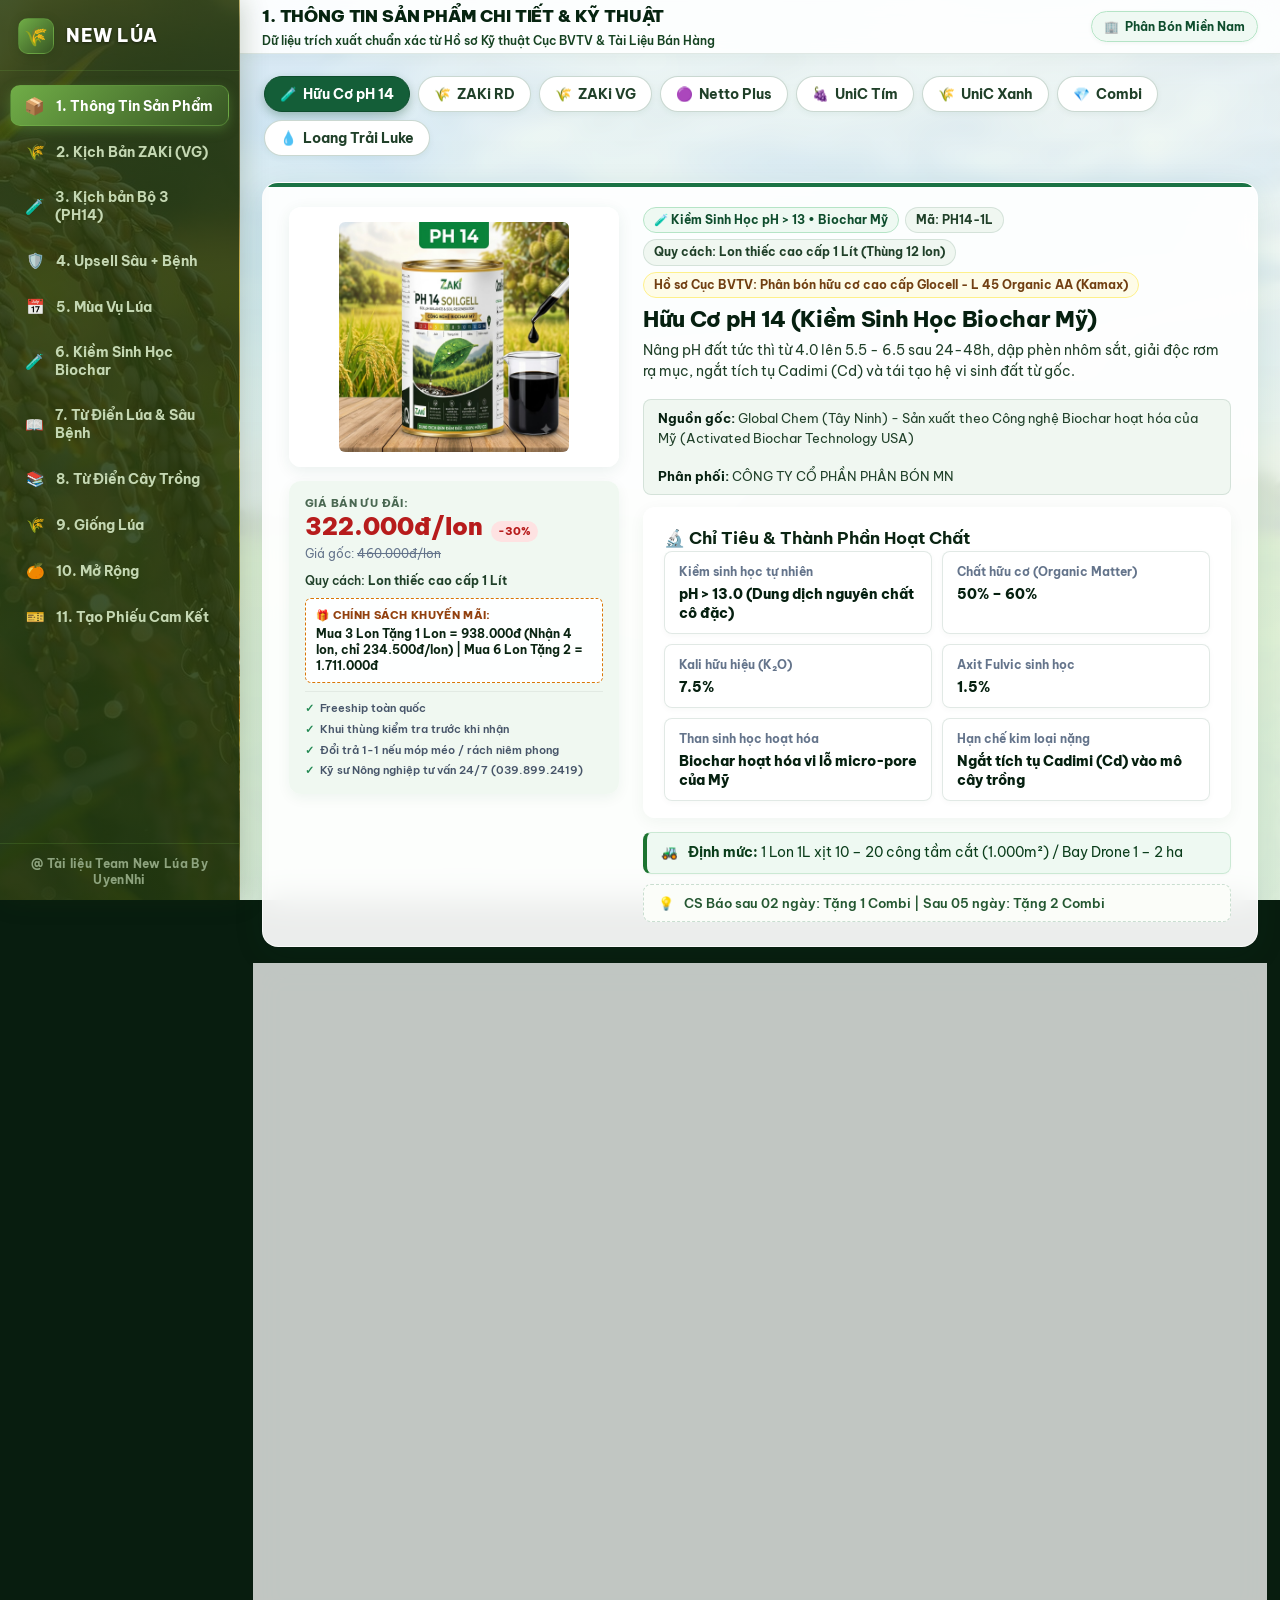
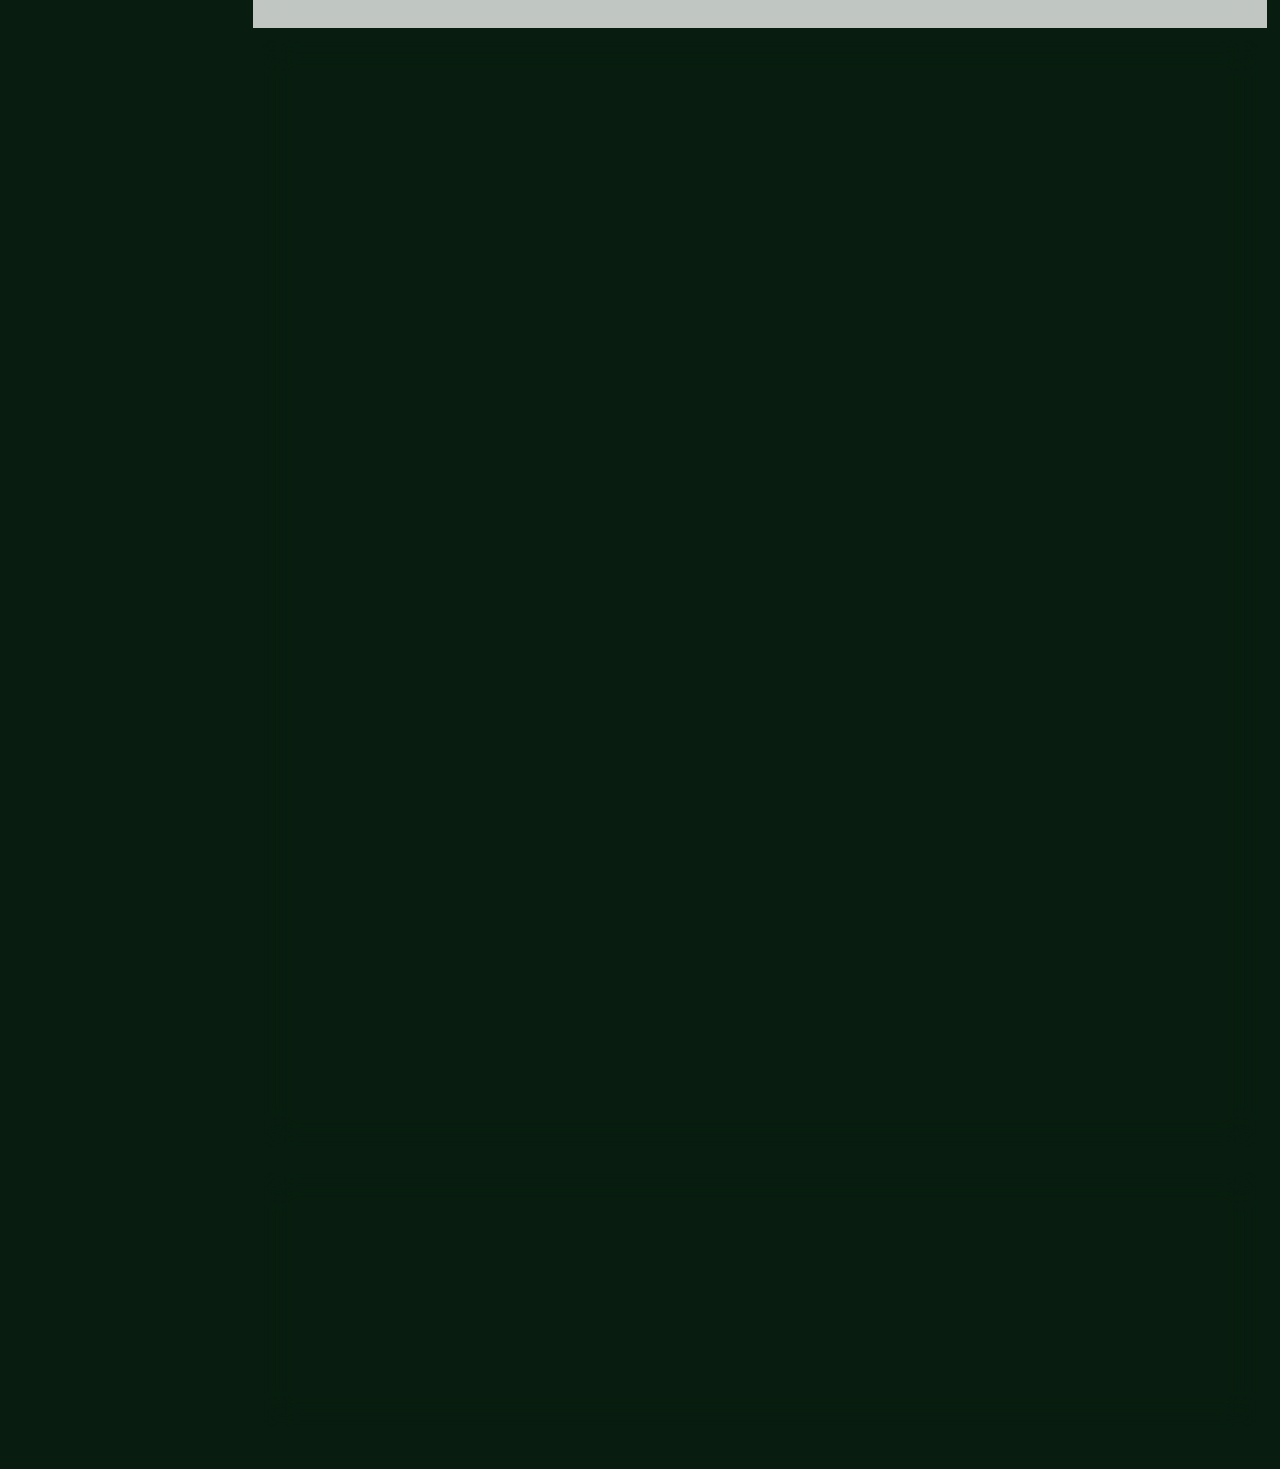
==== commit 24ea7cc7: "feat: cap nhat bo doi dao on UniC 75, toi uu Tab 4 Upsell Sau Benh, Tab 7 thuat ngu, Tab 9 giong lua" ====
--- a/03-Code/01_Web_NewLua_UN02_Chinh/index.html
+++ b/03-Code/01_Web_NewLua_UN02_Chinh/index.html
@@ -56,9 +56,9 @@
           </button>
         </li>
         <li>
-          <button class="nav-item-btn" data-page="script-netto">
+          <button class="nav-item-btn" data-page="script-upsell">
             <span class="nav-icon">🛡️</span>
-            <span>4. Kịch Bản Netto Plus (4 Cữ)</span>
+            <span>4. Upsell Sâu + Bệnh</span>
           </button>
         </li>
         <li>
@@ -153,8 +153,8 @@
           <!-- Rendered by JS -->
         </section>
 
-        <!-- PAGE 4: SCRIPT NETTO (KỊCH BẢN UPSELL NETTO PLUS) -->
-        <section id="page-script-netto" class="page-view" style="display: none;">
+        <!-- PAGE 4: SCRIPT UPSELL SÂU + BỆNH -->
+        <section id="page-script-upsell" class="page-view" style="display: none;">
           <!-- Rendered by JS -->
         </section>
 
--- a/03-Code/01_Web_NewLua_UN02_Chinh/styles.css
+++ b/03-Code/01_Web_NewLua_UN02_Chinh/styles.css
@@ -404,29 +404,36 @@
    ========================================================================== */
 .product-tabs-bar {
   display: flex;
-  gap: 10px;
-  margin-bottom: 24px;
-  overflow-x: auto;
-  padding-bottom: 6px;
-  scrollbar-width: thin;
+  flex-wrap: wrap; /* Cho phép tự dàn đều đẹp mắt trên màn hình rộng */
+  gap: 8px;
+  margin-bottom: 20px;
+  padding: 4px 2px 6px 2px;
+  scrollbar-width: none; /* Ẩn thanh cuộn xấu xí trên Firefox */
+  -ms-overflow-style: none; /* Ẩn trên IE/Edge */
+  -webkit-overflow-scrolling: touch;
+}
+
+.product-tabs-bar::-webkit-scrollbar {
+  display: none; /* Ẩn thanh cuộn xám xấu xí trên Chrome/Safari */
 }
 
 .tab-pill {
-  padding: 11px 20px;
+  padding: 8px 15px;
   border-radius: var(--radius-full);
   border: 1px solid var(--border-medium);
   background-color: #ffffff;
   color: var(--text-muted);
   font-family: var(--font-sans);
-  font-size: 14px;
+  font-size: 13.5px;
   font-weight: 700;
   cursor: pointer;
   white-space: nowrap;
   transition: var(--transition);
   display: flex;
   align-items: center;
-  gap: 8px;
+  gap: 6px;
   box-shadow: var(--shadow-sm);
+  flex-shrink: 0;
 }
 
 .tab-pill:hover {
@@ -488,6 +495,41 @@
 .product-card.theme-combi::before { background-color: var(--blue-700); }
 .product-card.theme-luke::before { background-color: var(--teal-700); }
 .product-card.theme-netto::before { background-color: #7b1fa2; }
+.product-card.theme-unic-tim::before { background-color: #6b21a8; }
+.product-card.theme-unic-xanh::before { background-color: #047857; }
+
+.tab-pill.theme-unic-tim.active {
+  background: linear-gradient(135deg, #6b21a8 0%, #4a154b 100%);
+  color: #ffffff;
+  border-color: #d8b4fe;
+  box-shadow: 0 4px 12px rgba(107, 33, 168, 0.3);
+}
+
+.tab-pill.theme-unic-xanh.active {
+  background: linear-gradient(135deg, #047857 0%, #064e3b 100%);
+  color: #ffffff;
+  border-color: #6ee7b7;
+  box-shadow: 0 4px 12px rgba(4, 120, 87, 0.3);
+}
+
+.prod-price-card.price-unic-tim {
+  background: rgba(107, 33, 168, 0.04);
+  border-color: rgba(107, 33, 168, 0.25);
+}
+.prod-price-card.price-unic-tim .price-card-label { color: #6b21a8; }
+.prod-price-card.price-unic-tim .price-card-sale { color: #6b21a8; }
+
+.prod-price-card.price-unic-xanh {
+  background: rgba(4, 120, 87, 0.04);
+  border-color: rgba(4, 120, 87, 0.25);
+}
+.prod-price-card.price-unic-xanh .price-card-label { color: #047857; }
+.prod-price-card.price-unic-xanh .price-card-sale { color: #047857; }
+
+.unic-tim-title { color: #6b21a8 !important; }
+.unic-xanh-title { color: #047857 !important; }
+.tag-unic-tim { background: rgba(107, 33, 168, 0.1); color: #6b21a8; border: 1px solid rgba(107, 33, 168, 0.3); }
+.tag-unic-xanh { background: rgba(4, 120, 87, 0.1); color: #047857; border: 1px solid rgba(4, 120, 87, 0.3); }
 
 /* Tab Pill Themes */
 .tab-pill.theme-netto.active {
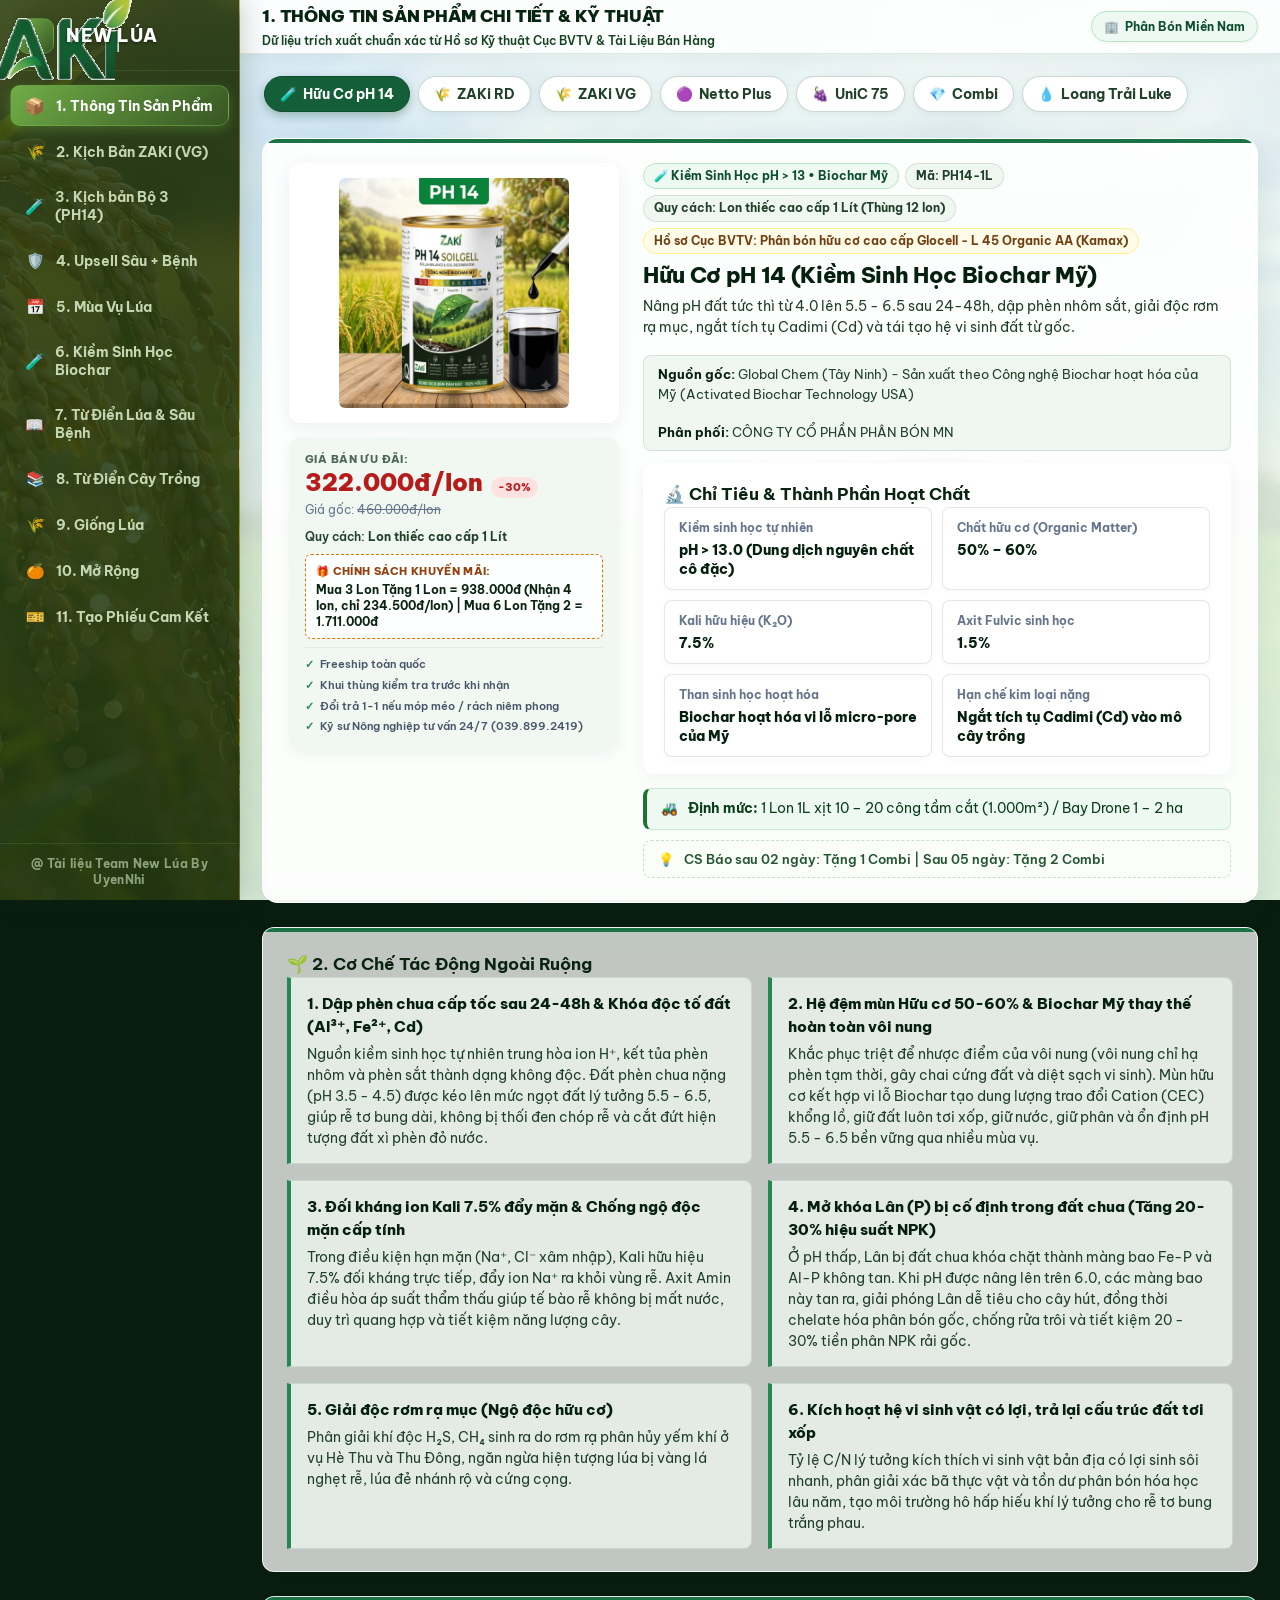
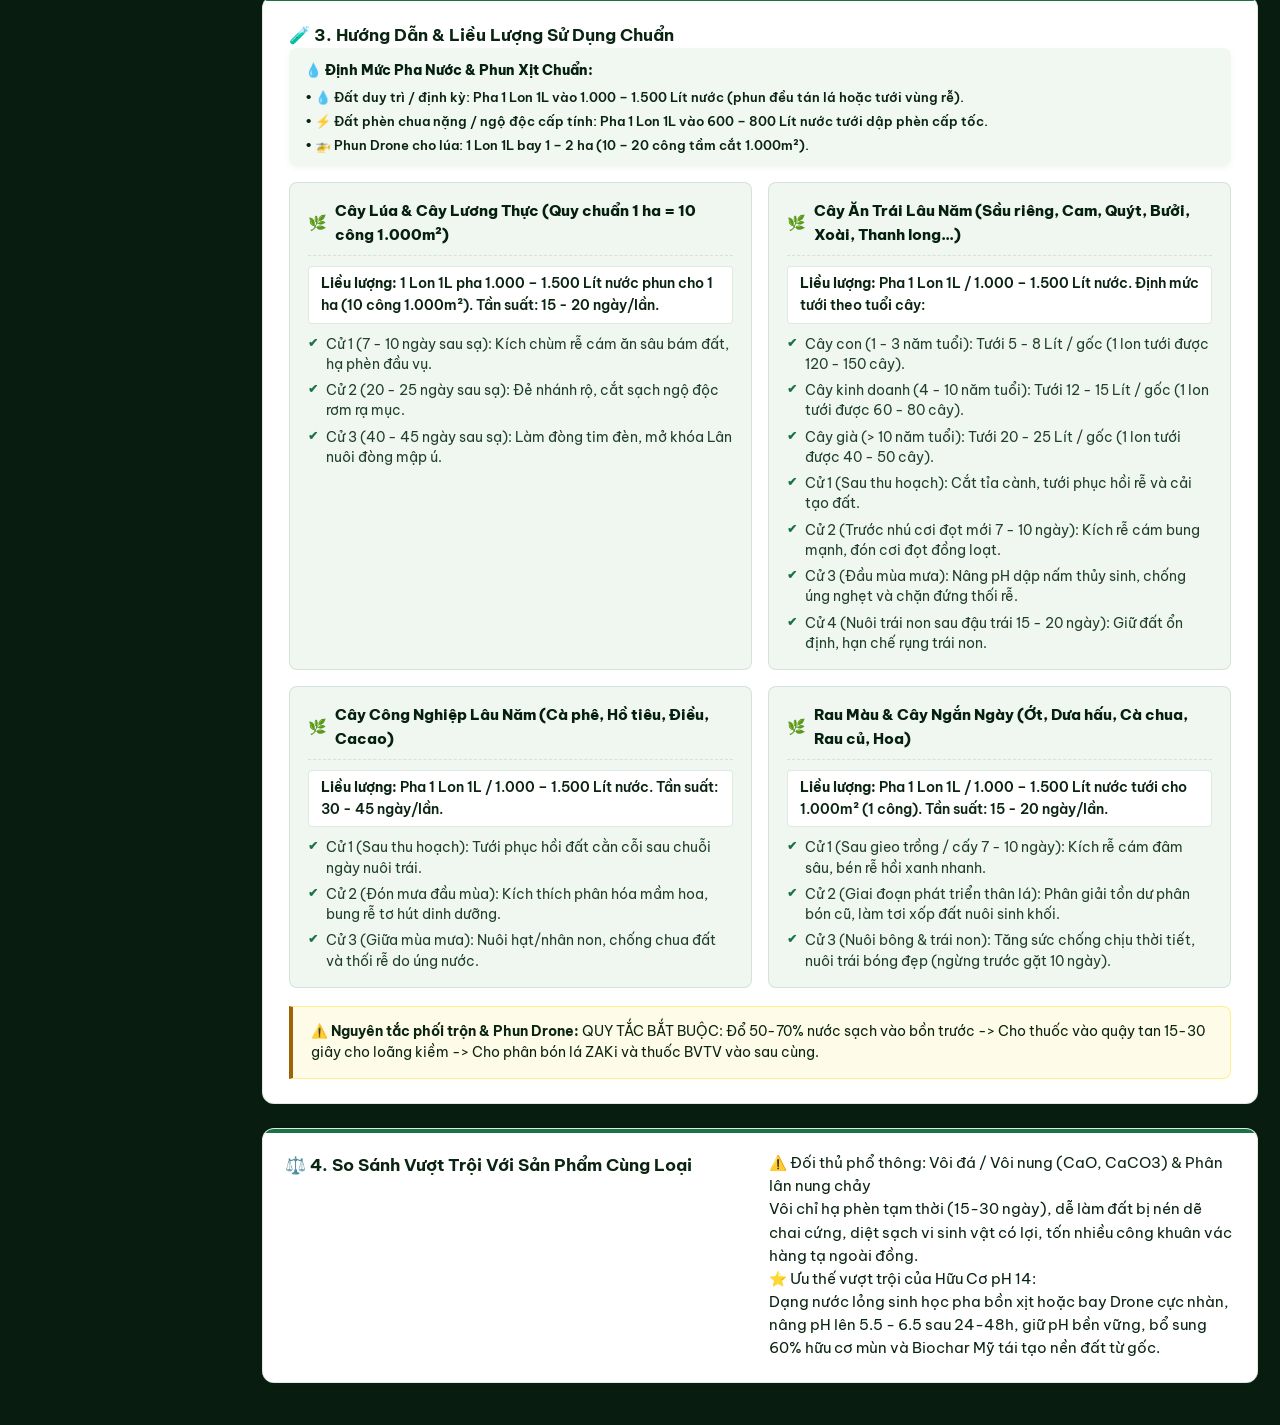
==== commit 4537a94b: "feat: cap nhat nhan dung UniC 75 Asmiltatop 400SC, loai bo Hexa, thay toan bo favicon va logo web sa" ====
--- a/03-Code/01_Web_NewLua_UN02_Chinh/index.html
+++ b/03-Code/01_Web_NewLua_UN02_Chinh/index.html
@@ -31,7 +31,7 @@
     <aside class="sidebar" id="app-sidebar">
       <div class="sidebar-header">
         <div class="brand-info">
-          <div class="brand-icon-emblem">🌾</div>
+          <div class="brand-icon-emblem"><img src="assets/images/zaki_logo.png" alt="ZAKi Logo"></div>
           <h2>NEW LÚA</h2>
         </div>
       </div>
--- a/03-Code/01_Web_NewLua_UN02_Chinh/styles.css
+++ b/03-Code/01_Web_NewLua_UN02_Chinh/styles.css
@@ -496,7 +496,6 @@
 .product-card.theme-luke::before { background-color: var(--teal-700); }
 .product-card.theme-netto::before { background-color: #7b1fa2; }
 .product-card.theme-unic-tim::before { background-color: #6b21a8; }
-.product-card.theme-unic-xanh::before { background-color: #047857; }
 
 .tab-pill.theme-unic-tim.active {
   background: linear-gradient(135deg, #6b21a8 0%, #4a154b 100%);
@@ -505,13 +504,6 @@
   box-shadow: 0 4px 12px rgba(107, 33, 168, 0.3);
 }
 
-.tab-pill.theme-unic-xanh.active {
-  background: linear-gradient(135deg, #047857 0%, #064e3b 100%);
-  color: #ffffff;
-  border-color: #6ee7b7;
-  box-shadow: 0 4px 12px rgba(4, 120, 87, 0.3);
-}
-
 .prod-price-card.price-unic-tim {
   background: rgba(107, 33, 168, 0.04);
   border-color: rgba(107, 33, 168, 0.25);
@@ -519,18 +511,8 @@
 .prod-price-card.price-unic-tim .price-card-label { color: #6b21a8; }
 .prod-price-card.price-unic-tim .price-card-sale { color: #6b21a8; }
 
-.prod-price-card.price-unic-xanh {
-  background: rgba(4, 120, 87, 0.04);
-  border-color: rgba(4, 120, 87, 0.25);
-}
-.prod-price-card.price-unic-xanh .price-card-label { color: #047857; }
-.prod-price-card.price-unic-xanh .price-card-sale { color: #047857; }
-
 .unic-tim-title { color: #6b21a8 !important; }
-.unic-xanh-title { color: #047857 !important; }
 .tag-unic-tim { background: rgba(107, 33, 168, 0.1); color: #6b21a8; border: 1px solid rgba(107, 33, 168, 0.3); }
-.tag-unic-xanh { background: rgba(4, 120, 87, 0.1); color: #047857; border: 1px solid rgba(4, 120, 87, 0.3); }
-
 /* Tab Pill Themes */
 .tab-pill.theme-netto.active {
   background: linear-gradient(135deg, #7b1fa2 0%, #4a148c 100%);
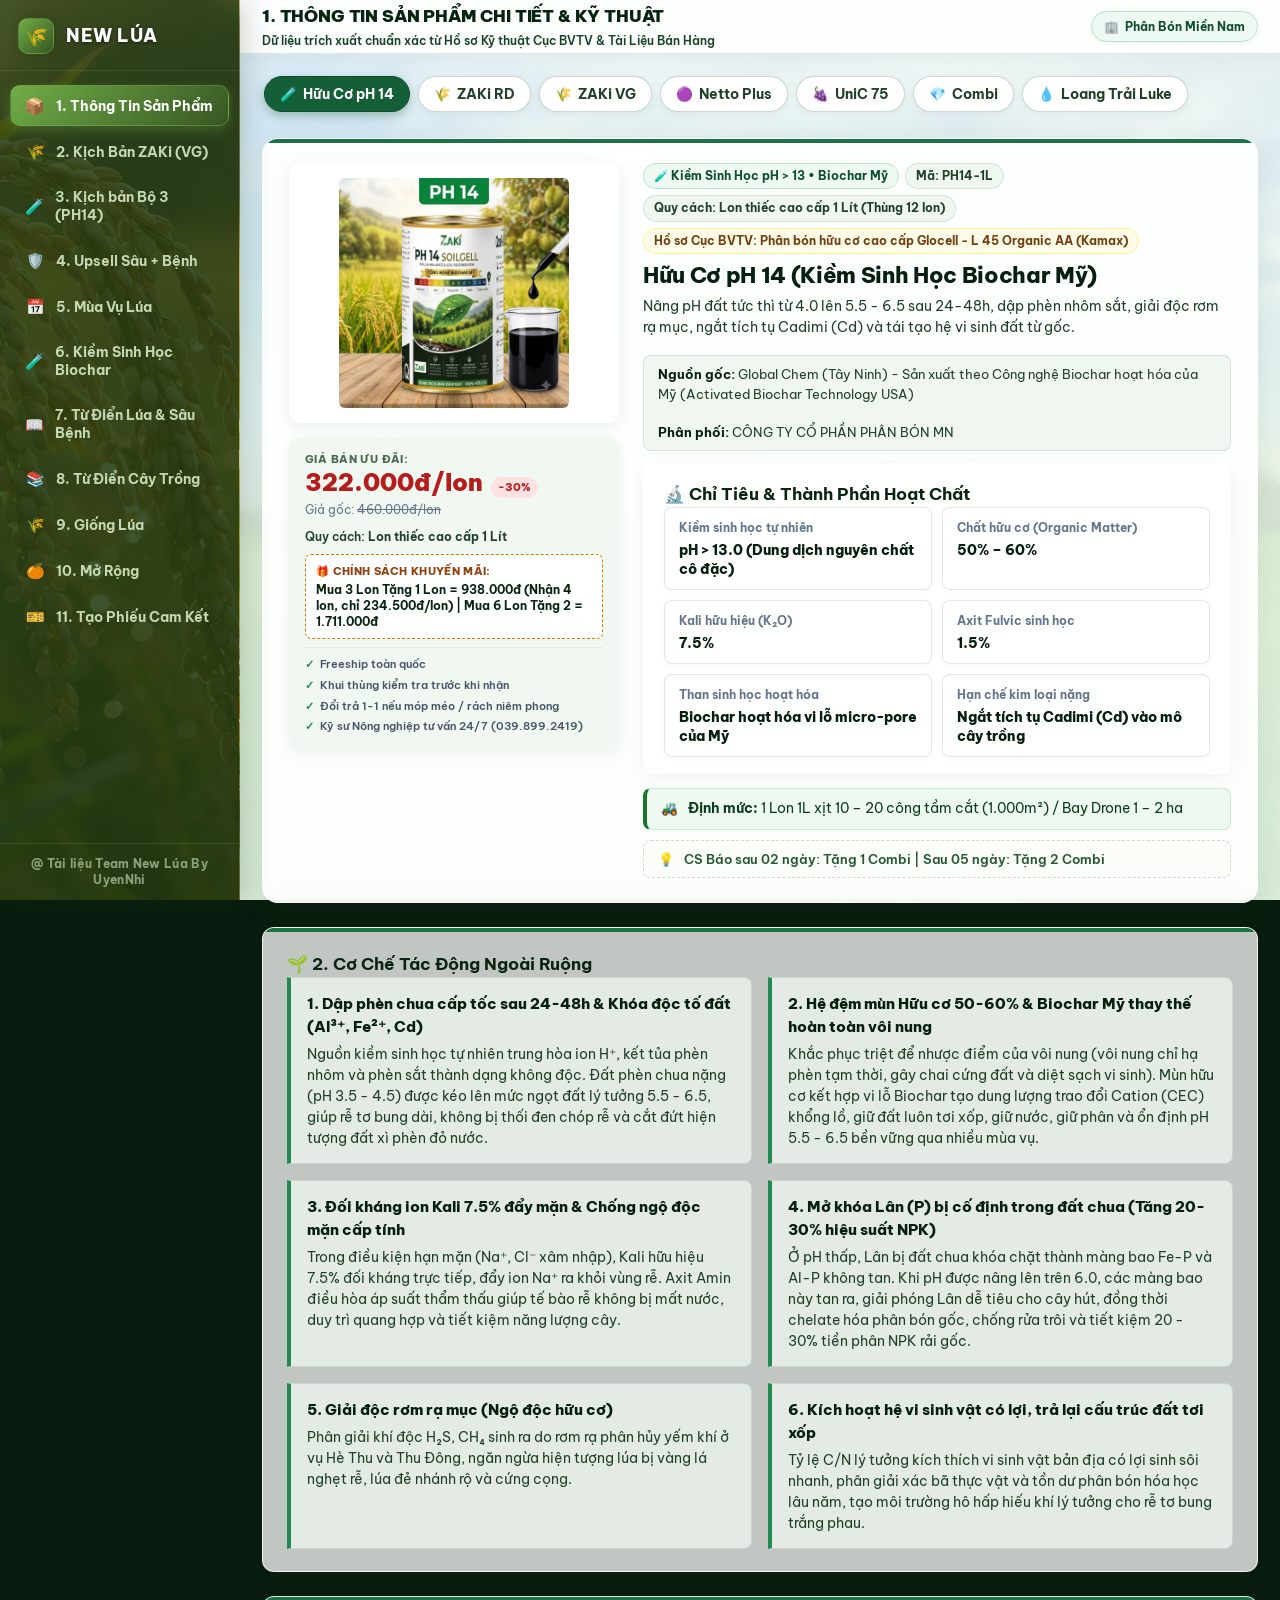
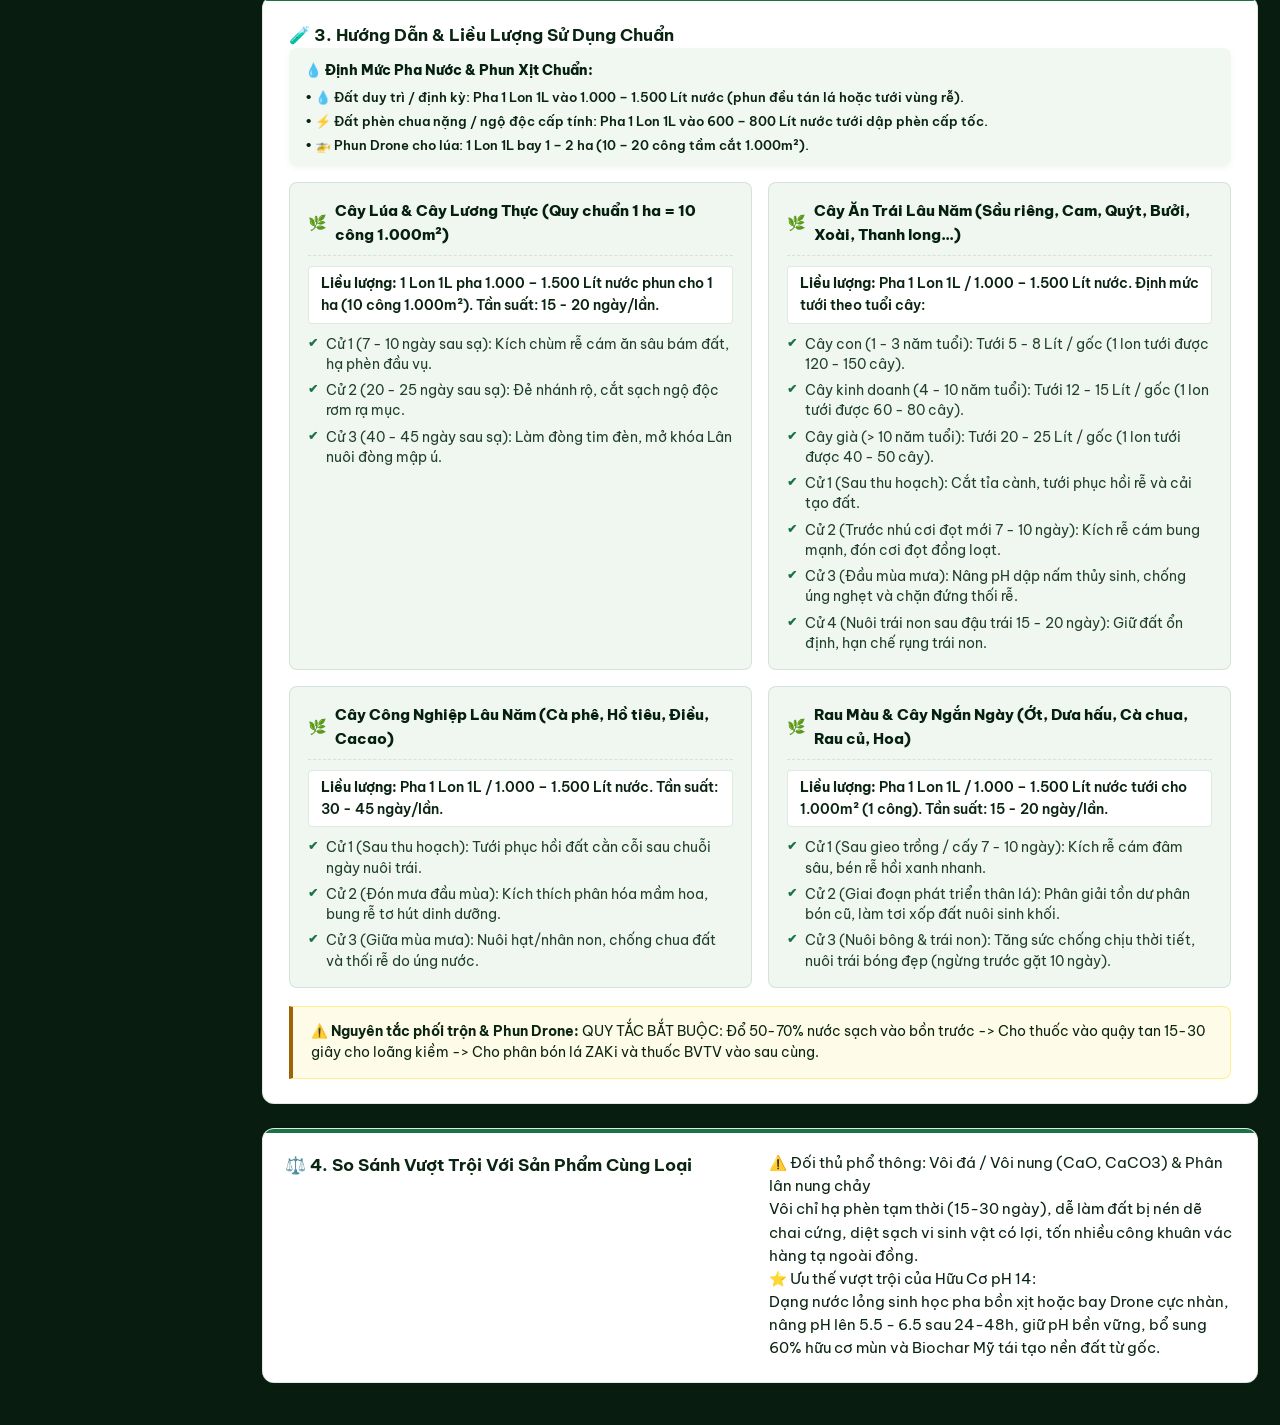
==== commit df582ca4: "fix: dua logo tren thanh sidebar ve bieu tuong cu nhu ban dau" ====
--- a/03-Code/01_Web_NewLua_UN02_Chinh/index.html
+++ b/03-Code/01_Web_NewLua_UN02_Chinh/index.html
@@ -31,7 +31,7 @@
     <aside class="sidebar" id="app-sidebar">
       <div class="sidebar-header">
         <div class="brand-info">
-          <div class="brand-icon-emblem"><img src="assets/images/zaki_logo.png" alt="ZAKi Logo"></div>
+          <div class="brand-icon-emblem">🌾</div>
           <h2>NEW LÚA</h2>
         </div>
       </div>
